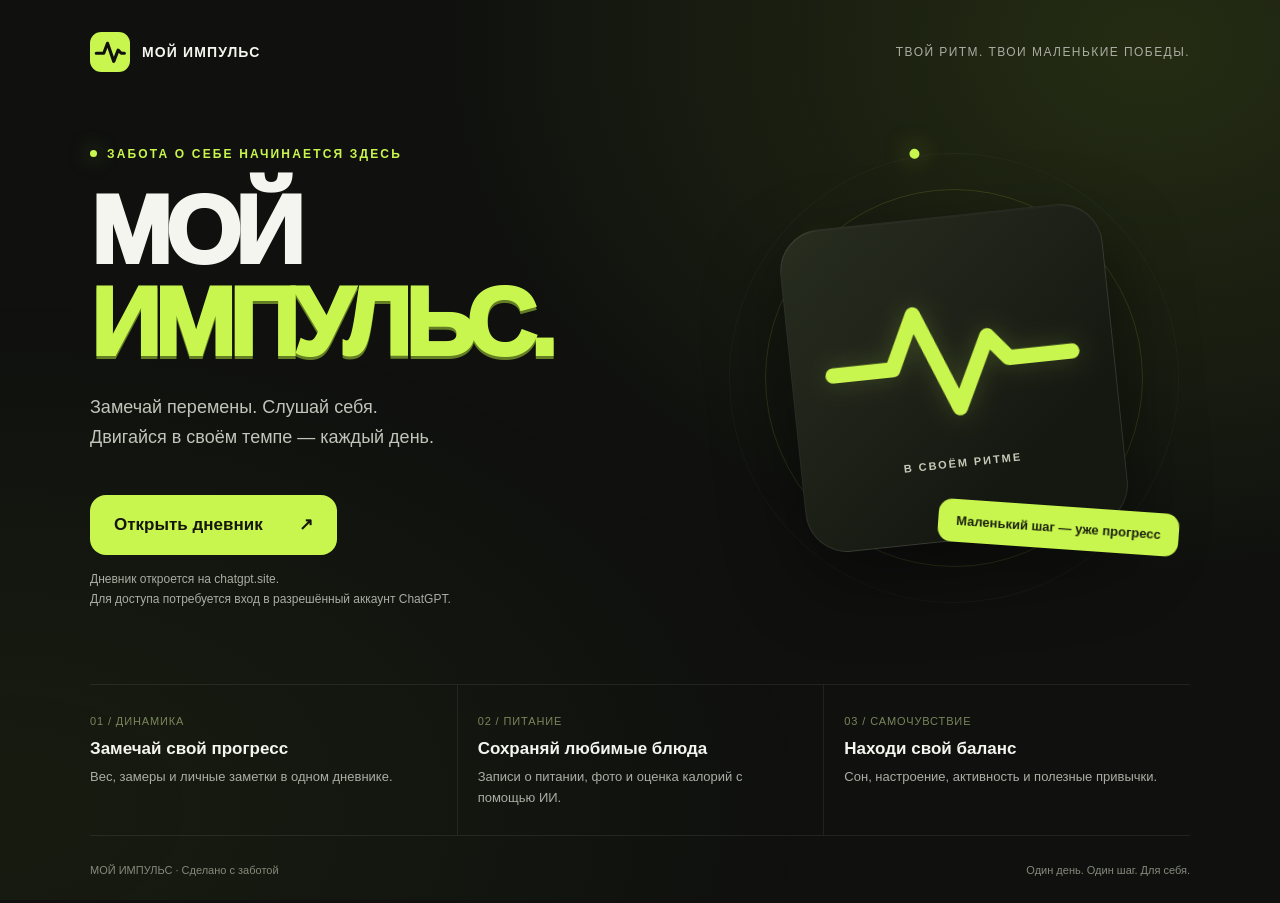
==== index.html @ 22c90ae2 "Publish My Impuls landing page" ====
<!doctype html>
<html lang="ru">
<head>
  <meta charset="utf-8">
  <meta name="viewport" content="width=device-width, initial-scale=1">
  <meta name="theme-color" content="#10110f">
  <meta name="description" content="Мой импульс — личный дневник веса, питания и самочувствия. Маленькие шаги, каждый день.">
  <title>Мой импульс — твой ритм, каждый день</title>
  <link rel="icon" href="./icon.svg" type="image/svg+xml">
  <style>
    :root { color-scheme:dark; --lime:#c9f64e; --muted:#aaaDa3; }
    * { box-sizing:border-box; }
    body { margin:0; min-height:100svh; background:#10110f; color:#f4f5ef; font-family:Arial,Helvetica,sans-serif; overflow-x:hidden; }
    body::before { content:""; position:fixed; inset:0; pointer-events:none; background:radial-gradient(ellipse at 90% 5%,#b7ed3220,transparent 45%),radial-gradient(ellipse at 0% 90%,#779e2014,transparent 45%); }
    .wrap { position:relative; max-width:1180px; margin:auto; padding:32px 40px 24px; }
    header,footer { display:flex; align-items:center; justify-content:space-between; gap:20px; }
    .brand { display:flex; align-items:center; gap:12px; font-size:14px; font-weight:900; letter-spacing:.08em; }
    .brand img { width:40px; height:40px; }
    .tag { color:var(--muted); font-size:12px; letter-spacing:.12em; text-transform:uppercase; }
    main { display:grid; grid-template-columns:1.25fr 1fr; align-items:center; gap:40px; min-height:68svh; padding:60px 0; }
    .eyebrow { display:flex; align-items:center; gap:10px; color:var(--lime); font-size:12px; font-weight:700; letter-spacing:.18em; text-transform:uppercase; }
    .dot { width:7px; height:7px; background:var(--lime); border-radius:50%; box-shadow:0 0 20px #c9f64980; }
    h1 { margin:24px 0; font-size:clamp(56px,7.6vw,104px); line-height:.95; letter-spacing:-.065em; font-weight:950; }
    h1 span { display:block; color:var(--lime); text-shadow:0 3px #647e26; }
    .intro { max-width:390px; color:#c1c4b9; font-size:18px; line-height:1.65; }
    .cta { display:inline-flex; align-items:center; gap:36px; min-height:60px; margin-top:24px; padding:18px 24px; border-radius:16px; background:var(--lime); color:#15170d; text-decoration:none; font-size:17px; font-weight:800; transition:transform .2s,box-shadow .2s; }
    .cta:hover { transform:translateY(-3px); box-shadow:0 10px 36px #c9f64e25; }
    a:focus-visible { outline:3px solid white; outline-offset:6px; }
    .hint { max-width:370px; margin:14px 0 0; color:var(--muted); font-size:12px; line-height:1.7; }
    .visual { position:relative; display:grid; place-items:center; aspect-ratio:1; max-width:450px; width:100%; justify-self:center; }
    .orbit { position:absolute; inset:8%; border:1px solid #c9f64e25; border-radius:50%; animation:turn 35s linear infinite; }
    .orbit::before { content:""; position:absolute; width:10px; height:10px; border-radius:50%; background:var(--lime); top:13%; left:13%; box-shadow:0 0 24px #c9f64e90; }
    .orbit.two { inset:0; transform:rotate(35deg); animation-direction:reverse; border-color:#ffffff09; }
    .pulse-card { position:relative; width:72%; aspect-ratio:1; border:1px solid #ffffff15; border-radius:42px; background:linear-gradient(140deg,#282d20,#151811 75%); box-shadow:0 30px 80px #0007,inset 0 1px #ffffff08; display:flex; flex-direction:column; justify-content:center; padding:30px; transform:rotate(-6deg); animation:float 7s ease-in-out infinite; }
    .pulse-card svg { width:100%; height:auto; color:var(--lime); filter:drop-shadow(0 0 12px #c9f64e30); }
    .card-label { margin-top:28px; text-align:center; color:#c5cbb8; font-size:11px; font-weight:700; letter-spacing:.18em; text-transform:uppercase; }
    .badge { position:absolute; bottom:12%; right:0; padding:14px 18px; background:#c9f64e; color:#1b220e; border-radius:14px; font-size:13px; font-weight:800; transform:rotate(4deg); }
    .features { display:grid; grid-template-columns:repeat(3,1fr); border-top:1px solid #ffffff14; border-bottom:1px solid #ffffff14; }
    .feature { padding:26px 20px; }
    .feature:first-child { padding-left:0; }
    .feature + .feature { border-left:1px solid #ffffff14; }
    .num { color:#78865a; font-size:11px; letter-spacing:.08em; }
    h2 { margin:10px 0 8px; font-size:17px; }
    .feature p { margin:0; color:var(--muted); font-size:13px; line-height:1.6; }
    footer { padding-top:26px; color:#858a7b; font-size:11px; line-height:1.6; }
    @keyframes turn { to { transform:rotate(360deg); } }
    @keyframes float { 50% { transform:translateY(-12px) rotate(-3deg); } }
    @media(max-width:700px) { .wrap { padding:24px; } .tag { display:none; } main { grid-template-columns:1fr; gap:12px; padding:48px 0 30px; min-height:0; } h1 { font-size:clamp(58px,13vw,90px); } .intro { font-size:16px; } .visual { max-width:300px; } .features { grid-template-columns:1fr; } .feature,.feature:first-child { padding:20px 0; } .feature + .feature { border-left:0; border-top:1px solid #ffffff0c; } footer { align-items:flex-start; flex-direction:column; gap:5px; } }
    @media(prefers-reduced-motion:reduce) { *,*::before,*::after { animation:none!important; transition:none!important; } }
  </style>
</head>
<body>
  <div class="wrap">
    <header><div class="brand"><img src="./icon.svg" alt="" width="40" height="40">МОЙ ИМПУЛЬС</div><span class="tag">Твой ритм. Твои маленькие победы.</span></header>
    <main>
      <section aria-labelledby="title">
        <div class="eyebrow"><span class="dot" aria-hidden="true"></span>Забота о себе начинается здесь</div>
        <h1 id="title">МОЙ<span>ИМПУЛЬС.</span></h1>
        <p class="intro">Замечай перемены. Слушай себя.<br>Двигайся в своём темпе — каждый день.</p>
        <a class="cta" href="https://mama-fit-diary.sunnybean8.chatgpt.site/diary#today-section">Открыть дневник <span aria-hidden="true">↗</span></a>
        <p class="hint">Дневник откроется на chatgpt.site.<br>Для доступа потребуется вход в разрешённый аккаунт ChatGPT.</p>
      </section>
      <div class="visual" aria-hidden="true"><div class="orbit two"></div><div class="orbit"></div><div class="pulse-card"><svg viewBox="0 0 240 130" fill="none"><path d="M10 70H65L88 22L123 111L154 48L172 70H230" stroke="currentColor" stroke-width="14" stroke-linecap="round" stroke-linejoin="round"/></svg><div class="card-label">В своём ритме</div></div><div class="badge">Маленький шаг — уже прогресс</div></div>
    </main>
    <div class="features">
      <section class="feature"><span class="num">01 / ДИНАМИКА</span><h2>Замечай свой прогресс</h2><p>Вес, замеры и личные заметки в одном дневнике.</p></section>
      <section class="feature"><span class="num">02 / ПИТАНИЕ</span><h2>Сохраняй любимые блюда</h2><p>Записи о питании, фото и оценка калорий с помощью ИИ.</p></section>
      <section class="feature"><span class="num">03 / САМОЧУВСТВИЕ</span><h2>Находи свой баланс</h2><p>Сон, настроение, активность и полезные привычки.</p></section>
    </div>
    <footer><span>МОЙ ИМПУЛЬС · Сделано с заботой</span><span>Один день. Один шаг. Для себя.</span></footer>
  </div>
</body>
</html>
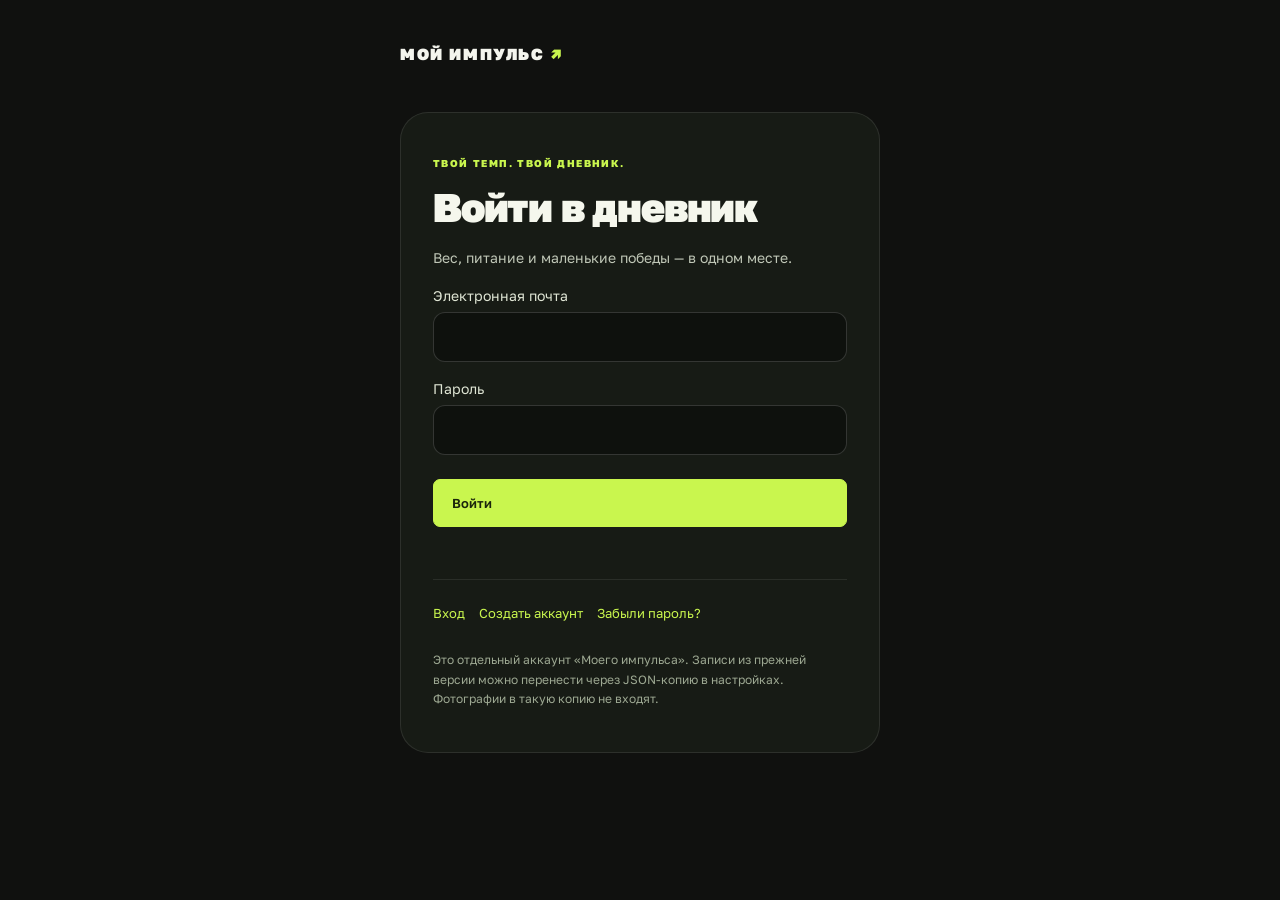
==== commit bf989ced: "Make standalone My Impuls diary the home page" ====
--- a/index.html
+++ b/index.html
@@ -1,73 +1,47 @@
 <!doctype html>
 <html lang="ru">
-<head>
-  <meta charset="utf-8">
-  <meta name="viewport" content="width=device-width, initial-scale=1">
-  <meta name="theme-color" content="#10110f">
-  <meta name="description" content="Мой импульс — личный дневник веса, питания и самочувствия. Маленькие шаги, каждый день.">
-  <title>Мой импульс — твой ритм, каждый день</title>
-  <link rel="icon" href="./icon.svg" type="image/svg+xml">
-  <style>
-    :root { color-scheme:dark; --lime:#c9f64e; --muted:#aaaDa3; }
-    * { box-sizing:border-box; }
-    body { margin:0; min-height:100svh; background:#10110f; color:#f4f5ef; font-family:Arial,Helvetica,sans-serif; overflow-x:hidden; }
-    body::before { content:""; position:fixed; inset:0; pointer-events:none; background:radial-gradient(ellipse at 90% 5%,#b7ed3220,transparent 45%),radial-gradient(ellipse at 0% 90%,#779e2014,transparent 45%); }
-    .wrap { position:relative; max-width:1180px; margin:auto; padding:32px 40px 24px; }
-    header,footer { display:flex; align-items:center; justify-content:space-between; gap:20px; }
-    .brand { display:flex; align-items:center; gap:12px; font-size:14px; font-weight:900; letter-spacing:.08em; }
-    .brand img { width:40px; height:40px; }
-    .tag { color:var(--muted); font-size:12px; letter-spacing:.12em; text-transform:uppercase; }
-    main { display:grid; grid-template-columns:1.25fr 1fr; align-items:center; gap:40px; min-height:68svh; padding:60px 0; }
-    .eyebrow { display:flex; align-items:center; gap:10px; color:var(--lime); font-size:12px; font-weight:700; letter-spacing:.18em; text-transform:uppercase; }
-    .dot { width:7px; height:7px; background:var(--lime); border-radius:50%; box-shadow:0 0 20px #c9f64980; }
-    h1 { margin:24px 0; font-size:clamp(56px,7.6vw,104px); line-height:.95; letter-spacing:-.065em; font-weight:950; }
-    h1 span { display:block; color:var(--lime); text-shadow:0 3px #647e26; }
-    .intro { max-width:390px; color:#c1c4b9; font-size:18px; line-height:1.65; }
-    .cta { display:inline-flex; align-items:center; gap:36px; min-height:60px; margin-top:24px; padding:18px 24px; border-radius:16px; background:var(--lime); color:#15170d; text-decoration:none; font-size:17px; font-weight:800; transition:transform .2s,box-shadow .2s; }
-    .cta:hover { transform:translateY(-3px); box-shadow:0 10px 36px #c9f64e25; }
-    a:focus-visible { outline:3px solid white; outline-offset:6px; }
-    .hint { max-width:370px; margin:14px 0 0; color:var(--muted); font-size:12px; line-height:1.7; }
-    .visual { position:relative; display:grid; place-items:center; aspect-ratio:1; max-width:450px; width:100%; justify-self:center; }
-    .orbit { position:absolute; inset:8%; border:1px solid #c9f64e25; border-radius:50%; animation:turn 35s linear infinite; }
-    .orbit::before { content:""; position:absolute; width:10px; height:10px; border-radius:50%; background:var(--lime); top:13%; left:13%; box-shadow:0 0 24px #c9f64e90; }
-    .orbit.two { inset:0; transform:rotate(35deg); animation-direction:reverse; border-color:#ffffff09; }
-    .pulse-card { position:relative; width:72%; aspect-ratio:1; border:1px solid #ffffff15; border-radius:42px; background:linear-gradient(140deg,#282d20,#151811 75%); box-shadow:0 30px 80px #0007,inset 0 1px #ffffff08; display:flex; flex-direction:column; justify-content:center; padding:30px; transform:rotate(-6deg); animation:float 7s ease-in-out infinite; }
-    .pulse-card svg { width:100%; height:auto; color:var(--lime); filter:drop-shadow(0 0 12px #c9f64e30); }
-    .card-label { margin-top:28px; text-align:center; color:#c5cbb8; font-size:11px; font-weight:700; letter-spacing:.18em; text-transform:uppercase; }
-    .badge { position:absolute; bottom:12%; right:0; padding:14px 18px; background:#c9f64e; color:#1b220e; border-radius:14px; font-size:13px; font-weight:800; transform:rotate(4deg); }
-    .features { display:grid; grid-template-columns:repeat(3,1fr); border-top:1px solid #ffffff14; border-bottom:1px solid #ffffff14; }
-    .feature { padding:26px 20px; }
-    .feature:first-child { padding-left:0; }
-    .feature + .feature { border-left:1px solid #ffffff14; }
-    .num { color:#78865a; font-size:11px; letter-spacing:.08em; }
-    h2 { margin:10px 0 8px; font-size:17px; }
-    .feature p { margin:0; color:var(--muted); font-size:13px; line-height:1.6; }
-    footer { padding-top:26px; color:#858a7b; font-size:11px; line-height:1.6; }
-    @keyframes turn { to { transform:rotate(360deg); } }
-    @keyframes float { 50% { transform:translateY(-12px) rotate(-3deg); } }
-    @media(max-width:700px) { .wrap { padding:24px; } .tag { display:none; } main { grid-template-columns:1fr; gap:12px; padding:48px 0 30px; min-height:0; } h1 { font-size:clamp(58px,13vw,90px); } .intro { font-size:16px; } .visual { max-width:300px; } .features { grid-template-columns:1fr; } .feature,.feature:first-child { padding:20px 0; } .feature + .feature { border-left:0; border-top:1px solid #ffffff0c; } footer { align-items:flex-start; flex-direction:column; gap:5px; } }
-    @media(prefers-reduced-motion:reduce) { *,*::before,*::after { animation:none!important; transition:none!important; } }
-  </style>
-</head>
-<body>
-  <div class="wrap">
-    <header><div class="brand"><img src="./icon.svg" alt="" width="40" height="40">МОЙ ИМПУЛЬС</div><span class="tag">Твой ритм. Твои маленькие победы.</span></header>
-    <main>
-      <section aria-labelledby="title">
-        <div class="eyebrow"><span class="dot" aria-hidden="true"></span>Забота о себе начинается здесь</div>
-        <h1 id="title">МОЙ<span>ИМПУЛЬС.</span></h1>
-        <p class="intro">Замечай перемены. Слушай себя.<br>Двигайся в своём темпе — каждый день.</p>
-        <a class="cta" href="https://mama-fit-diary.sunnybean8.chatgpt.site/diary#today-section">Открыть дневник <span aria-hidden="true">↗</span></a>
-        <p class="hint">Дневник откроется на chatgpt.site.<br>Для доступа потребуется вход в разрешённый аккаунт ChatGPT.</p>
-      </section>
-      <div class="visual" aria-hidden="true"><div class="orbit two"></div><div class="orbit"></div><div class="pulse-card"><svg viewBox="0 0 240 130" fill="none"><path d="M10 70H65L88 22L123 111L154 48L172 70H230" stroke="currentColor" stroke-width="14" stroke-linecap="round" stroke-linejoin="round"/></svg><div class="card-label">В своём ритме</div></div><div class="badge">Маленький шаг — уже прогресс</div></div>
-    </main>
-    <div class="features">
-      <section class="feature"><span class="num">01 / ДИНАМИКА</span><h2>Замечай свой прогресс</h2><p>Вес, замеры и личные заметки в одном дневнике.</p></section>
-      <section class="feature"><span class="num">02 / ПИТАНИЕ</span><h2>Сохраняй любимые блюда</h2><p>Записи о питании, фото и оценка калорий с помощью ИИ.</p></section>
-      <section class="feature"><span class="num">03 / САМОЧУВСТВИЕ</span><h2>Находи свой баланс</h2><p>Сон, настроение, активность и полезные привычки.</p></section>
-    </div>
-    <footer><span>МОЙ ИМПУЛЬС · Сделано с заботой</span><span>Один день. Один шаг. Для себя.</span></footer>
+<head><meta charset="UTF-8"><meta name="viewport" content="width=device-width, initial-scale=1"><meta name="theme-color" content="#10110f"><title>Мой импульс — твой дневник заботы о себе</title><link rel="stylesheet" href="style.css"><link rel="stylesheet" href="motion.css"><link rel="stylesheet" href="energy.css"><link rel="stylesheet" href="suite.css"><link rel="stylesheet" href="navigation.css"><link rel="stylesheet" href="features.css"><link rel="manifest" href="./manifest.webmanifest"><link rel="apple-touch-icon" href="./app-icon-192.png"><meta name="apple-mobile-web-app-capable" content="yes"><meta name="apple-mobile-web-app-title" content="Мой импульс"><script src="preferences.js"></script><link rel="stylesheet" href="./auth.css"><meta name="referrer" content="strict-origin-when-cross-origin"></head>
+<body><section id="auth-panel" class="auth-panel" aria-labelledby="auth-title">
+  <a class="auth-brand" href="./">МОЙ ИМПУЛЬС <span>↗</span></a>
+  <div class="auth-card"><p class="auth-eyebrow">ТВОЙ ТЕМП. ТВОЙ ДНЕВНИК.</p><h1 id="auth-title">Войти в дневник</h1><p>Вес, питание и маленькие победы — в одном месте.</p>
+    <form id="auth-form"><label id="email-label">Электронная почта<input id="auth-email" name="email" type="email" autocomplete="email" required maxlength="254"></label><label id="password-label">Пароль<input id="auth-password" name="password" type="password" autocomplete="current-password" required maxlength="128"></label><button id="auth-submit" class="primary" type="submit">Войти</button><p id="auth-status" role="status" aria-live="polite"></p></form>
+    <div class="auth-links"><button type="button" data-auth-mode="login">Вход</button><button type="button" data-auth-mode="signup">Создать аккаунт</button><button type="button" data-auth-mode="recover">Забыли пароль?</button></div>
+    <p class="auth-note">Это отдельный аккаунт «Моего импульса». Записи из прежней версии можно перенести через JSON-копию в настройках. Фотографии в такую копию не входят.</p>
   </div>
-</body>
-</html>
+</section>
+<div id="diary-shell" hidden>
+<div class="ambient" aria-hidden="true"><i></i><i></i><i></i><div class="ambient-grid"></div></div>
+<div class="energy-backdrop" aria-hidden="true"><div class="energy-halo halo-left"></div><div class="energy-halo halo-right"></div><div class="energy-drift"><svg class="background-pulse" viewBox="0 0 1600 800" preserveAspectRatio="xMidYMid slice"><path d="M-100 480H320L390 380L455 570L530 220L620 480H1000L1060 420L1120 500L1180 330L1260 480H1700"/><path class="pulse-tracer" pathLength="100" d="M-100 480H320L390 380L455 570L530 220L620 480H1000L1060 420L1120 500L1180 330L1260 480H1700"/></svg></div><div class="energy-specks"><i></i><i></i><i></i><i></i><i></i><i></i></div></div>
+<div class="side-energy" aria-hidden="true"><div class="side-glyph glyph-left"><div class="glyph-float"><span>✳</span><small>ИМПУЛЬС</small></div></div><div class="side-glyph glyph-right"><div class="glyph-float"><span>↗</span><small>ВПЕРЁД</small></div></div><div class="side-pop pop-left"><span>↗</span></div><div class="side-pop pop-right"><span>✳</span></div></div><header><a class="brand brand-image" href="./" aria-label="Мой импульс — главная"><span class="logo-window"><img src="my-impulse-logo.png" alt="Мой импульс" width="1254" height="1254"></span></a><nav aria-label="Навигация"><a class="nav-active" href="#diary">Мой дневник</a><a href="#history-section">История</a></nav><span class="header-note"><span aria-hidden="true">♡</span> ТВОЙ ТЕМП. ТВОЙ ПУТЬ.</span></header>
+<main>
+<nav class="suite-nav" aria-label="Разделы дневника"><a href="#today-section">Сегодня</a><a href="#diary">Вес</a><a href="#food-section">Питание</a><a href="#activity-section">Активность</a><a href="#measure-section">Замеры</a><a href="#wellness-section">Самочувствие</a><a href="#habits-section">Привычки</a><a href="#notes-section">Заметки</a><a href="#summary-section">Обзор</a><a href="#settings-section">Настройки</a></nav>
+<section class="account-bar" aria-label="Аккаунт"><div><strong id="account-name">Мой аккаунт</strong><span id="cloud-status" role="status">Подключаем дневник…</span></div><div class="bar-actions"><button type="button" id="refresh-cloud" class="secondary">↻ Обновить</button><a href="./" id="sign-in" hidden>Войти</a><button type="button" class="secondary" id="logout">Выйти</button></div></section>
+<section id="today-section" class="suite-section today-panel" aria-labelledby="today-title"><div class="section-label"><div><p class="eyebrow" id="today-date">ТВОЙ ДЕНЬ</p><h2 id="today-title">Сегодня — для себя</h2></div><button type="button" class="secondary text-size-toggle" aria-pressed="false">Аа · Крупнее</button></div><p id="today-greeting" class="form-hint">Загружаем твой день…</p><div id="today-cards" class="today-grid" aria-live="polite"></div><div class="today-actions"><button class="primary" type="button" data-quick-open>＋ Записать</button><button id="repeat-yesterday" class="secondary" type="button" disabled>↻ Повторить вчерашнее блюдо</button><a href="#habits-section" class="secondary">Мои привычки ↗</a></div><p class="form-hint">Здесь только внесённые за сегодня данные. Пустой раздел — это ещё не заполненный дневник.</p></section>
+<section class="intro"><div class="intro-copy"><p class="eyebrow"><span></span> ТВОЁ ДВИЖЕНИЕ. ТВОИ ПРАВИЛА.</p><h1><span class="title-line">МОЙ</span><span class="title-line accent">ИМПУЛЬС<span class="title-dot">.</span></span></h1><p class="lead">Большие перемены начинаются с малого.<br>Вес, питание, движение и самочувствие.<br>Замечай изменения. Продолжай.</p><a class="hero-link" href="#weight-form">Добавить измерение <span aria-hidden="true">↗</span></a><div class="hero-caption"><span>01 / ДНЕВНИК ВЕСА</span><span>КАЖДЫЙ ШАГ ИМЕЕТ ЗНАЧЕНИЕ</span></div></div><div class="kinetic-scene" aria-hidden="true"><div class="scene-grid"></div><div class="orbit-stage"><div class="orbit-ring ring-one"></div><div class="orbit-ring ring-two"></div><div class="orbit-ring ring-three"></div><div class="orbit-core">↗</div><div class="satellite"><span></span></div></div><span class="scene-label label-top">ДВИЖЕНИЕ — ЭТО ЖИЗНЬ</span><span class="scene-label label-bottom">ТВОЙ ТЕМП <b>↗</b></span><span class="scene-coordinate">+ &nbsp; + &nbsp; +</span></div></section>
+<div class="rhythm-strip" aria-hidden="true"><div class="rhythm-track"><div class="rhythm-group"><span>ДВИЖЕНИЕ</span><i>✳</i><span>БАЛАНС</span><i>✳</i><span>ЗАБОТА О СЕБЕ</span><i>✳</i><span>МОЙ ИМПУЛЬС</span><i>✳</i></div><div class="rhythm-group"><span>ДВИЖЕНИЕ</span><i>✳</i><span>БАЛАНС</span><i>✳</i><span>ЗАБОТА О СЕБЕ</span><i>✳</i><span>МОЙ ИМПУЛЬС</span><i>✳</i></div></div></div>
+
+<div id="migration-banner" class="notice" hidden><p>В этом браузере есть старые записи веса. Перенести их в текущий аккаунт? Уже сохранённые даты не будут перезаписаны.</p><button id="import-old" class="secondary">Перенести мои записи</button></div>
+
+<div class="section-label" id="diary"><h2>Мой дневник</h2><span>Твой путь — в маленьких шагах</span></div>
+<section class="dashboard" aria-label="Дневник веса">
+<div class="entry card"><div class="card-heading"><h2>Записать вес</h2><span class="round-icon">＋</span></div><p class="muted">Минута для себя</p><form id="weight-form"><label for="date">Дата измерения</label><input id="date" type="date" required><label for="weight">Твой вес</label><div class="weight-field"><input id="weight" type="text" inputmode="decimal" placeholder="0,0" autocomplete="off" required aria-describedby="weight-hint"><span>кг</span></div><p id="weight-hint" class="hint">Можно вводить с точкой или запятой</p><p id="existing" class="existing" hidden>На эту дату уже есть запись. Сохранение обновит её.</p><button class="primary" type="submit">Сохранить вес <span>↗</span></button><p id="status" role="status" aria-live="polite"></p></form><div class="entry-bottom"><span>♧</span><p>Каждая запись — часть твоей истории.<br>Здесь нет правильных цифр.</p></div></div>
+<div class="progress card"><div class="card-heading"><h2>Как меняется вес</h2><select id="period" aria-label="Период графика"><option value="30">30 дней</option><option value="90">90 дней</option><option value="all">Всё время</option></select></div><div class="stats"><div><span>Последний вес</span><strong id="latest">—</strong><small id="latest-date">Пока нет записей</small></div><div><span>Изменение за период</span><strong id="change">—</strong><small id="change-note">Нужны две записи</small></div><div><span>Всего записей</span><strong id="count">0</strong><small>дней с заботой о себе</small></div></div><div id="chart" class="chart"></div><p class="chart-caption">Твоя динамика, без оценок и сравнений.</p></div>
+</section>
+<section class="week-card card" aria-labelledby="week-title"><div class="week-copy"><p class="eyebrow">МАЛЕНЬКИЕ ШАГИ ВИДНЫ</p><h2 id="week-title">Ритм недели</h2><p>Каждая точка — день твоей истории.<br>Последние 7 дней, включая сегодня.</p></div><div class="week-ring"><svg viewBox="0 0 120 120" aria-hidden="true"><defs><linearGradient id="ring-color" x1="0" y1="0" x2="1" y2="1"><stop stop-color="#d3ff57"/><stop offset="1" stop-color="#88b731"/></linearGradient></defs><circle class="ring-track" cx="60" cy="60" r="49"/><circle id="week-arc" cx="60" cy="60" r="49" pathLength="100"/></svg><div><strong id="week-count">0<span>/ 7</span></strong><small>дней с записью</small></div></div><div id="week-days" class="week-days"></div></section>
+<section class="history card" id="history-section"><div class="card-heading"><div><p class="eyebrow">ТВОЯ ЛИЧНАЯ ИСТОРИЯ</p><h2>День за днём</h2></div><button id="export" class="secondary">↓ Скачать CSV</button></div><div id="history"></div></section>
+<section class="suite-section" id="food-section"><div class="section-label"><h2>Моё питание</h2><span>Фото, порция и твои уточнения</span></div><div class="suite-grid"><form class="card suite-form" id="meal-form"><h3>Добавить приём пищи</h3><div id="portion-scale" class="notice" hidden><label>Размер порции относительно исходной<input id="portion-factor" type="number" min="0.1" max="10" step="0.1" value="1"></label><p class="form-hint">1 — такая же, 0,5 — половина, 2 — двойная. Калории и БЖУ пересчитаются пропорционально; проверь их перед сохранением.</p></div><input type="hidden" name="id"><div class="form-two"><label>Дата<input name="date" type="date" required></label><label>Приём пищи<select name="mealType"><option>Завтрак</option><option>Обед</option><option>Ужин</option><option>Перекус</option></select></label></div><label class="photo-picker">Фото блюда<input id="meal-photo" type="file" accept="image/jpeg,image/png,image/webp" capture="environment"><span>Снять или выбрать фото · до 12 МБ</span></label><img id="meal-preview" class="meal-preview" alt="Фото выбранного блюда" hidden><button type="button" id="remove-photo" class="secondary" hidden>Убрать фото</button><label>Что на тарелке и какая порция?<textarea name="portion" maxlength="200" placeholder="Например: курица 150 г, рис 100 г, ложка масла"></textarea></label><p id="ai-availability" class="form-hint">Проверяем доступность распознавания…</p><label class="check-label"><input id="ai-consent" type="checkbox">Разрешаю отправить фото и описание порции в Google Gemini. В бесплатном режиме Google может использовать их для улучшения продуктов.</label><button type="button" id="analyze-meal" class="secondary" disabled>✦ Оценить по фото с Gemini</button><p id="ai-status" class="form-status" role="status"></p><label>Название блюда<input name="name" maxlength="120" required placeholder="Например: курица с рисом"></label><p class="form-hint">Значения ниже — на всю порцию. После ИИ проверь состав, масло, соусы и количество. Оценка по фото приблизительная.</p><div class="form-four"><label>Ккал<input name="kcal" type="number" min="0" max="10000" step="0.1" required></label><label>Белки, г<input name="protein" type="number" min="0" max="1000" step="0.1" required></label><label>Жиры, г<input name="fat" type="number" min="0" max="1000" step="0.1" required></label><label>Углеводы, г<input name="carbs" type="number" min="0" max="1000" step="0.1" required></label></div><label>Заметка<textarea name="note" maxlength="1000"></textarea></label><div class="form-actions"><button class="primary">Подтвердить и сохранить</button><button type="button" class="secondary" id="meal-reset">Сбросить</button></div><p class="form-status" role="status"></p></form><div><div class="card"><div class="card-heading"><h3>Питание за день</h3><input id="food-day" type="date" aria-label="Дата дневника питания"></div><div id="food-totals" class="summary-tiles"></div><p class="form-hint">Сумма только внесённых блюд, не норма питания.</p><div id="meal-list" class="record-list"></div></div><div class="card favorites-card"><h3>Любимые блюда</h3><p class="form-hint">Сохрани блюдо в избранное из истории и добавляй его снова.</p><div id="favorite-list" class="record-list"></div></div></div></div></section>
+<section class="suite-section" id="activity-section"><div class="section-label"><h2>Моё движение</h2><span>Любая активность считается</span></div><div class="suite-grid"><form id="activity-form" class="card suite-form"><h3>Записать активность</h3><input name="id" type="hidden"><div class="form-two"><label>Дата<input name="date" type="date" required></label><label>Вид активности<select name="type"><option>Прогулка</option><option>Тренировка</option><option>Растяжка</option><option>Другое</option></select></label></div><label>Продолжительность, минуты<input name="minutes" type="number" min="1" max="1440" required></label><label>Заметка<textarea name="note" maxlength="1000" placeholder="Что делала и как себя чувствовала"></textarea></label><div class="form-actions"><button class="primary">Сохранить активность</button><button type="button" class="secondary reset-form">Сбросить</button></div><p class="form-status" role="status"></p></form><div class="card"><h3>История активности</h3><div id="activity-list" class="record-list"></div></div></div></section>
+<section class="suite-section" id="measure-section"><div class="section-label"><h2>Замеры тела</h2><span>Изменения, которые не видны на весах</span></div><div class="suite-grid"><form id="measurement-form" class="card suite-form"><h3>Добавить замеры</h3><label>Дата<input name="date" type="date" required></label><p class="form-hint">Одна запись на дату. Заполни хотя бы одно поле.</p><div class="form-three"><label>Талия, см<input name="waist" type="number" min="1" max="300" step="0.1"></label><label>Бёдра, см<input name="hips" type="number" min="1" max="300" step="0.1"></label><label>Грудь, см<input name="chest" type="number" min="1" max="300" step="0.1"></label></div><label>Заметка<textarea name="note" maxlength="1000"></textarea></label><div class="form-actions"><button class="primary">Сохранить замеры</button><button type="button" class="secondary reset-form">Сбросить</button></div><p class="form-status" role="status"></p></form><div class="card"><h3>История и изменения</h3><div id="measurement-list" class="record-list"></div></div></div></section>
+<section class="suite-section" id="wellness-section"><div class="section-label"><h2>Как ты сегодня?</h2><span>Сон, настроение и энергия</span></div><div class="suite-grid"><form id="wellness-form" class="card suite-form"><h3>Отметить самочувствие</h3><label>Дата<input name="date" type="date" required></label><div class="form-two"><label>Сон, часов<input name="sleep" type="number" min="0" max="24" step="0.1" required></label><label>Настроение<select name="mood"><option>Хорошо</option><option>Отлично</option><option>Нейтрально</option><option>Устала</option><option>Тяжёлый день</option></select></label></div><label>Энергия<select name="energy"><option value="1">1 — почти нет сил</option><option value="2">2 — немного сил</option><option value="3" selected>3 — обычный день</option><option value="4">4 — много сил</option><option value="5">5 — полна энергии</option></select></label><label>Заметка<textarea name="note" maxlength="1000" placeholder="Что хочется запомнить"></textarea></label><div class="form-actions"><button class="primary">Сохранить день</button><button type="button" class="secondary reset-form">Сбросить</button></div><p class="form-status" role="status"></p></form><div class="card"><h3>История самочувствия</h3><div id="wellness-list" class="record-list"></div></div></div></section>
+
+<section class="suite-section" id="habits-section"><div class="section-label"><h2>Мои привычки</h2><span>Маленькие шаги в своём темпе</span></div><div class="suite-grid"><div class="card"><div class="card-heading"><h3>Отметить день</h3><label class="summary-date">Дата<input id="habit-day" type="date" required></label></div><p id="habit-count" class="form-hint"></p><div id="habit-list"></div><p id="habit-status" class="form-status" role="status"></p><details class="archive-habits"><summary>Скрытые привычки</summary><div id="archived-habits"></div></details></div><form id="habit-form" class="card suite-form"><h3>Своя привычка</h3><label>Что хочется делать регулярно?<input name="name" required maxlength="80" placeholder="Например: 10 минут растяжки"></label><p class="form-hint">Выбирай то, что подходит тебе. Отмечать можно любой прошедший день.</p><div class="form-actions"><button class="primary" disabled>Добавить привычку</button><button type="button" class="secondary" id="habit-reset">Сбросить</button></div><p class="form-status" role="status"></p></form></div></section>
+<section class="suite-section" id="notes-section"><div class="section-label"><h2>Мои маленькие победы</h2><span>Прогресс не только на весах</span></div><div class="suite-grid"><form id="progress-note-form" class="card suite-form"><h3>Запомнить хорошее</h3><label>Дата<input name="date" type="date" required></label><label>Что заметила?<textarea name="text" required maxlength="2000" rows="5" placeholder="Сегодня легче поднялась по лестнице. Лучше выспалась. Нашла время на прогулку."></textarea></label><div class="form-actions"><button class="primary" disabled>Сохранить заметку</button><button type="button" class="secondary" id="note-reset">Сбросить</button></div><p class="form-status" role="status"></p></form><div class="card"><h3>То, что хочется помнить</h3><div id="progress-note-list" class="record-list"></div><button id="more-notes" class="secondary" type="button" hidden>Показать ещё</button></div></div></section>
+<section id="summary-section" class="suite-section"><div class="section-label"><h2>Твоя неделя</h2><label class="summary-date">Неделя до<input id="summary-end" type="date" required></label></div><div class="card"><p id="summary-range" class="form-hint"></p><div id="weekly-summary" class="weekly-summary"></div><div id="activity-bars" class="activity-bars" aria-label="Активность за семь дней"></div><p class="form-hint">Пустые дни не считаются нулём для среднего веса, питания и сна. Калории — среднее за дни, в которые внесены блюда; день может быть заполнен не полностью.</p></div></section>
+<section id="settings-section" class="suite-section"><div class="section-label"><h2>Мои настройки</h2><span>Удобно именно тебе</span></div><div class="suite-grid"><form id="settings-form" class="card suite-form"><h3>Аккаунт и напоминания</h3><label>Как к тебе обращаться<input name="name" maxlength="80" placeholder="Твоё имя"></label><label class="check-label"><input name="reminderEnabled" type="checkbox">Показывать напоминание в открытом приложении</label><label>Время<input name="reminderTime" type="time" value="09:00" required></label><label>Текст<input name="reminderText" value="Минута для себя — заполни дневник" maxlength="120" required></label><p class="form-hint">Время — местное на устройстве. Если приложение закрыто, напоминание внутри сайта не сработает. Для таких случаев добавь ежедневное событие в календарь.</p><div class="form-actions"><button class="primary">Сохранить настройки</button><button id="calendar-reminder" type="button" class="secondary">↓ В календарь (.ics)</button></div><p class="form-status" role="status"></p></form><div class="card"><h3>Твои данные</h3><p class="form-hint">Дневник хранится в твоём аккаунте. На другом устройстве войди в тот же аккаунт «Мой импульс». Фото доступны только владельцу записи.</p><button id="backup-all" class="secondary">↓ Скачать все записи (JSON)</button><p class="form-hint">В копию входят записи и идентификаторы фото. Сами фотографии в JSON не включаются.</p><p class="form-hint">Для мамы можно создать отдельный аккаунт по электронной почте. Дневники разных аккаунтов не смешиваются.</p><p class="form-hint">Распознавание фото использует Gemini. Если бесплатная квота закончится, ручной ввод продолжит работать.</p></div></div><div class="suite-grid extra-settings"><div class="card"><h3>Удобно на телефоне</h3><button type="button" class="secondary text-size-toggle" aria-pressed="false">Аа · Крупнее</button><p class="form-hint">Размер текста запоминается на этом устройстве.</p><button type="button" class="primary" id="install-app">Добавить на главный экран</button><p id="install-status" class="form-status" role="status"></p><details id="install-help"><summary>Как установить</summary><p class="form-hint">На iPhone открой сайт в Safari: «Поделиться» → «На экран “Домой”». На Android открой меню браузера → «Установить приложение» или «Добавить на главный экран». Если сайт открыт внутри другого приложения, сначала открой его во внешнем браузере.</p><p class="form-hint">Для загрузки и сохранения дневника нужен интернет. Установка не включает уведомления при закрытом приложении — для них используй календарь.</p></details></div><div class="card"><h3>Восстановить записи</h3><p class="form-hint">Выбери JSON-копию, скачанную из «Моего импульса». Сначала покажем, что будет добавлено. Существующие записи и настройки не перезаписываются.</p><label class="restore-picker">Файл копии<input id="restore-file" type="file" accept="application/json,.json"></label><p class="form-hint">До 5 МБ и 5000 записей. Фотографии восстановятся только если ещё доступны в этом аккаунте; остальные блюда будут добавлены без фото.</p><p id="restore-status" class="form-status" role="status"></p><div id="restore-preview" class="notice" hidden></div><button id="restore-confirm" class="primary" type="button" hidden>Подтвердить восстановление</button></div></div></section>
+<dialog id="suite-confirm"><h2>Удалить запись?</h2><p>Запись будет удалена из твоего аккаунта.</p><div class="dialog-actions"><button id="suite-cancel" class="secondary">Оставить</button><button id="suite-delete" class="primary">Удалить</button></div><p id="suite-delete-status" role="status"></p></dialog><div id="reminder-toast" class="reminder-toast" role="status" hidden><span></span><button type="button" aria-label="Закрыть напоминание">×</button></div>
+<div class="motion-settings"><button id="motion-toggle" type="button" class="secondary" aria-pressed="false">Приостановить анимации</button></div>
+<footer><span>Мой импульс <span class="footer-dot">●</span> С заботой о себе</span><p>Записи хранятся в твоём аккаунте. Вес, питание, движение и самочувствие — всё в одном месте.</p></footer>
+</main><dialog id="delete-dialog"><h2>Удалить запись?</h2><p id="delete-description"></p><div class="dialog-actions"><button id="cancel-delete" class="secondary">Оставить</button><button id="confirm-delete" class="primary">Удалить</button></div></dialog><button type="button" class="quick-fab" data-quick-open aria-haspopup="dialog">＋ Записать</button>
+<dialog id="quick-dialog" class="feature-dialog" aria-labelledby="quick-title"><div class="card-heading"><h2 id="quick-title">Что запишем?</h2><button type="button" class="secondary" data-close-dialog>Закрыть</button></div><div class="quick-grid"><a href="#weight-form">Вес <span>Измерение сегодня</span></a><a href="#meal-form">Питание <span>Фото или вручную</span></a><a href="#activity-form">Активность <span>Прогулка, тренировка</span></a><a href="#measurement-form">Замеры <span>Талия, бёдра, грудь</span></a><a href="#wellness-form">Самочувствие <span>Сон, настроение, энергия</span></a><a href="#habit-list">Привычки <span>Отметить свой шаг</span></a><a href="#progress-note-form">Заметка <span>Маленькая победа</span></a></div><p class="form-hint">Откроется форма раздела. Уже введённый текст сохранится.</p></dialog>
+<dialog id="repeat-dialog" class="feature-dialog" aria-labelledby="repeat-title"><div class="card-heading"><h2 id="repeat-title">Повторить блюдо</h2><button type="button" class="secondary" data-close-dialog>Закрыть</button></div><p class="form-hint">Выбери вчерашнее блюдо. Можно изменить размер порции и проверить значения перед сохранением.</p><div id="yesterday-meals" class="record-list"></div></dialog>
+<dialog id="feature-confirm" class="feature-dialog" aria-labelledby="feature-confirm-title"><h2 id="feature-confirm-title">Подтвердить действие?</h2><p id="feature-confirm-text"></p><div class="dialog-actions"><button type="button" class="secondary" data-close-dialog>Отмена</button><button type="button" class="primary" id="feature-confirm-button">Подтвердить</button></div><p id="feature-confirm-status" class="form-status" role="status"></p></dialog></div><script type="module" src="./client.bundle.js"></script></body></html>
--- a/style.css
+++ b/style.css
@@ -0,0 +1,2 @@
+@import url('https://fonts.googleapis.com/css2?family=Golos+Text:wght@400;500;600;700&family=Lora:ital,wght@0,400;0,500;1,400;1,500&display=swap');
+:root{font-family:'Golos Text',sans-serif;color:#443a49;background:#f8f6f8;font-synthesis:none;--plum:#493654;--ink:#443a49;--muted:#79717d;--border:#eee8ef}*{box-sizing:border-box}html{scroll-behavior:smooth;scroll-padding-top:24px}body{margin:0}button,input,select{font:inherit}button,a,input,select{touch-action:manipulation}button{cursor:pointer}button:disabled{opacity:.5;cursor:default}a{color:inherit}button:focus-visible,a:focus-visible,input:focus-visible,select:focus-visible{outline:3px solid #b67d58;outline-offset:4px}header{height:108px;display:flex;align-items:center;justify-content:space-between;gap:24px;max-width:1280px;margin:auto;padding:0 40px}.brand{display:flex;gap:12px;align-items:center;color:var(--plum);text-decoration:none;font-size:21px;font-weight:600;letter-spacing:-.6px}.brand small{display:block;font-size:10px;letter-spacing:.3px;font-weight:400;color:var(--muted);margin-top:5px}.mark{color:var(--plum);background:#e9e0ed;border-radius:15px;width:45px;height:45px;font-size:34px;display:grid;place-items:center}.header-note{font-size:12px;color:#84718a;display:flex;align-items:center;gap:8px}.header-note>span{font-size:23px}nav{display:flex;gap:8px;padding:5px;border:1px solid #e9e2ec;border-radius:30px}nav a{text-decoration:none;font-size:12px;padding:10px 19px;border-radius:25px;color:#76687d}nav a:hover{background:#eae2ee}.nav-active{background:var(--plum);color:white!important}main{max-width:1280px;margin:auto;padding:0 40px}.intro{position:relative;isolation:isolate;overflow:hidden;display:flex;align-items:center;justify-content:space-between;border:1px solid #e9dce1;border-radius:28px;background:#f2e5e4;min-height:360px;padding:42px 48px}.intro:before{content:'';position:absolute;z-index:-1;right:-68px;top:-188px;width:650px;height:650px;border:1px solid #dfceda;border-radius:50%;background:radial-gradient(ellipse at 80% 30%,#ece0f0 0,transparent 68%)}.intro:after{content:'';position:absolute;z-index:-1;right:-36px;top:-142px;width:554px;height:554px;border:1px solid #e3d3dd;border-radius:50%}.intro-copy{position:relative;z-index:1}.eyebrow{font-size:10px;letter-spacing:1.7px;font-weight:500;color:#89768b;margin:0 0 20px}.intro .eyebrow{display:flex;align-items:center;gap:9px;font-size:9px;color:#745c72}.intro .eyebrow span{width:6px;height:6px;border-radius:50%;background:#b48799}h1{font:400 clamp(40px,4.7vw,60px)/1.12 'Lora',Georgia,serif;letter-spacing:-2.4px;margin:0;color:#48364f}h1 em{font-weight:400;color:#917095}.lead{font-size:13px;line-height:1.85;color:#7d6d7c;margin:20px 0}.hero-link{display:inline-flex;gap:22px;align-items:center;font-size:11px;font-weight:500;text-decoration:none;color:#664c6e;padding:3px 0 8px;border-bottom:1px solid #bea1b7}.hero-link span{font-size:18px}.hero-link:hover{color:#a46678}.intro-art{width:355px;min-width:300px;height:295px;position:relative;margin-right:4px}.flower-art{width:100%;height:100%;filter:drop-shadow(0 9px 12px #754b6110)}.art-note{position:absolute;bottom:4px;right:-4px;background:#fffaf5e8;border:1px solid #fffaf7;border-radius:14px;padding:12px 17px;box-shadow:0 8px 26px #7959680b;font:italic 14px 'Lora',serif;transform:rotate(-6deg);color:#83667e}.art-note span{font:22px 'Golos Text',sans-serif;margin-right:8px;color:#bd8890}.section-label{display:flex;align-items:center;justify-content:space-between;margin:32px 0 18px}.section-label h2{font-size:21px;letter-spacing:-.6px}.section-label>span{font-size:11px;color:#8b808f}.dashboard{display:grid;grid-template-columns:330px minmax(0,1fr);gap:22px;align-items:stretch}.card{border:1px solid var(--border);border-radius:24px;background:#fff;padding:28px;box-shadow:0 6px 24px #49365403}.card-heading{display:flex;justify-content:space-between;align-items:center;gap:15px}h2{font-size:18px;font-weight:500;margin:0;letter-spacing:-.35px}.entry{background:var(--plum);color:#fff;border-color:var(--plum);position:relative;box-shadow:0 12px 25px #49365412}.entry h2{font-size:21px}.round-icon{background:#ffffff0e;border:1px solid #ffffff23;border-radius:10px;width:32px;height:32px;display:grid;place-items:center;color:#decbe5;font-size:20px}.muted{color:#d0bfd6;font-size:12px;margin:7px 0 26px}label{font-size:11px;display:block;margin:18px 0 9px;color:#e2d5e7}input[type=date]{width:100%;min-width:0;padding:12px 13px;border:1px solid #ffffff30;border-radius:11px;color:#fff;background:#ffffff08;min-height:46px;color-scheme:dark;font-size:13px}.weight-field{display:flex;align-items:center;background:#ffffff09;border:1px solid #ffffff30;border-radius:14px;padding:13px 17px;gap:10px}.weight-field input{width:100%;min-width:0;background:none;border:none;font-size:46px;font-weight:400;color:#fff;outline-offset:0;letter-spacing:-2px}.weight-field input::placeholder{color:#c5b3cf}.weight-field span{color:#cab7d2;font-size:15px}.hint{font-size:10px;color:#c5b4ce;margin:10px 0 22px}.primary{background:#edd4bb;color:#493654;border:0;border-radius:11px;padding:14px 18px;font-size:13px;font-weight:500;min-height:48px;transition:background .15s,transform .15s}.primary:hover{background:#f6dfc8;transform:translateY(-1px)}form .primary{width:100%;display:flex;align-items:center;justify-content:space-between}form .primary span{font-size:20px;line-height:15px}#status{font-size:12px;line-height:1.5;min-height:18px;margin:10px 0;color:#efdfef}.existing{font-size:11px;line-height:1.6;color:#efd1ad}.entry-bottom{display:flex;gap:12px;border-top:1px solid #ffffff1f;padding-top:16px;align-items:center}.entry-bottom span{font-size:26px;color:#d3bedc}.entry-bottom p{font-size:10px;line-height:1.8;color:#d3c3dc;margin:0}.progress{padding:28px 26px;display:flex;flex-direction:column}select{border:1px solid #e9e1ed;background:#faf7fb;color:#77627f;border-radius:9px;padding:10px;font-size:11px;min-height:40px}.stats{display:grid;grid-template-columns:1.12fr 1.18fr 1fr;margin:25px 0 22px;gap:10px}.stats>div{border-radius:14px;padding:18px 14px;background:#f0eaf4;min-width:0}.stats>div:nth-child(2){background:#faf0e7}.stats>div:nth-child(3){background:#eef2e9}.stats span{font-size:10px;color:#776a7c;display:block;line-height:1.5}.stats strong{display:block;font:400 30px 'Lora',serif;letter-spacing:-1px;margin:12px 0 9px;white-space:nowrap;color:#55415f}.stats small{display:block;font-size:9px;line-height:1.6;color:#827487}.chart{min-height:215px;flex:1;display:flex;align-items:center;justify-content:center;background:repeating-linear-gradient(to bottom,transparent 0,transparent 52px,#f4f0f5 52px,#f4f0f5 53px);border-radius:12px}.chart:has(svg){background:none}.chart svg{width:100%;height:100%;max-height:280px;overflow:visible}.empty{text-align:center;color:#918297;font-size:12px;line-height:1.9;padding:20px}.empty-icon{display:grid;place-items:center;background:#f2ebf5;border:1px solid #e9dfef;border-radius:18px;width:54px;height:54px;font-size:27px;color:#a389af;margin:0 auto 16px;transform:rotate(-6deg)}.empty strong{display:block;color:#776180;font-size:15px;font-weight:500;margin-bottom:5px}.chart-caption{font-size:10px;color:#998c9e;text-align:center;margin:15px 0 0}.history{margin-top:24px;padding:26px 28px}.history .eyebrow{font-size:9px;margin-bottom:8px;color:#a28bab}.history h2{font-size:23px;letter-spacing:-.7px}.secondary{border:1px solid #e5dbe9;background:#fff;color:#796282;padding:11px 15px;border-radius:11px;font-size:11px;min-height:44px;transition:background .15s}.secondary:hover{background:#f4eef6}.history .empty{padding:32px 0 10px}table{width:100%;border-collapse:collapse;margin-top:23px;font-size:13px}th{text-align:left;font-size:10px;letter-spacing:1px;color:#99899f;font-weight:500;padding:14px 12px;background:#faf7fc;border-bottom:1px solid #eee7f2}th:first-child{border-radius:9px 0 0 9px}th:last-child{border-radius:0 9px 9px 0}th .muted{color:#99899f;font-size:10px}td{padding:14px 12px;border-bottom:1px solid #f1ebf4}tr:last-child td{border-bottom:0}td:nth-child(2){font-weight:500;color:#725780}td:last-child{text-align:right}.row-action{background:none;border:0;font-size:11px;color:#816d8e;padding:11px;border-radius:8px;min-height:44px}.row-action:hover{background:#f2ebf6}.row-action.delete{color:#ad7b7b}footer{display:flex;justify-content:space-between;align-items:center;gap:25px;font-size:11px;color:#99889f;padding:26px 4px 30px}footer p{max-width:430px;font-size:10px;line-height:1.7;margin:0}.footer-dot{font-size:6px;margin:0 9px;color:#ba98c3}dialog{border:1px solid #e5dbe9;border-radius:22px;padding:28px;background:#fff;color:var(--ink);max-width:calc(100% - 32px);box-shadow:0 24px 80px #35253c33}dialog::backdrop{background:#30223e66;backdrop-filter:blur(4px)}dialog p{font-size:14px}.dialog-actions{display:flex;justify-content:flex-end;gap:12px;margin-top:25px}dialog .primary{background:var(--plum);color:white}@media(min-width:1600px){main,header{max-width:1360px}.intro{min-height:390px}}@media(max-width:1000px){header,main{padding-left:24px;padding-right:24px}.header-note{display:none}.intro{padding:32px}.intro-art{min-width:250px;width:280px}.dashboard{grid-template-columns:300px minmax(0,1fr);gap:16px}.card{padding:23px}.stats{gap:7px}.stats>div{padding:14px 10px}.stats strong{font-size:25px}.stats span{font-size:9px}.stats small{font-size:9px}}@media(max-width:800px){header{height:90px}.intro{min-height:310px;padding:28px}.intro-art{min-width:205px;width:220px;height:245px;margin-right:-15px}h1{font-size:44px}.intro .eyebrow{font-size:8px;letter-spacing:1px}.lead{font-size:12px}.hero-link{font-size:10px}.art-note{font-size:11px;right:0;padding:10px}.dashboard{grid-template-columns:1fr}.entry{display:grid;grid-template-columns:1fr 1.25fr;column-gap:28px}.entry .card-heading{grid-column:1;align-self:start}.entry>.muted{grid-column:1;grid-row:2;align-self:start;margin-top:-10px}.entry form{grid-column:2;grid-row:1/4}.entry label:first-child{margin-top:0}.entry-bottom{grid-column:1;grid-row:3;align-self:end}.stats span{font-size:11px}.stats strong{font-size:30px}.stats small{font-size:10px}.stats>div{padding:18px}.chart{min-height:240px}footer{align-items:flex-start;gap:20px}.section-label>span{font-size:10px}}@media(max-width:560px){header{height:84px;padding:0 20px}.brand{font-size:18px}.brand small{font-size:9px}.mark{width:39px;height:39px;font-size:29px;border-radius:12px}nav{padding:0;border:0}nav a{display:none}nav a:last-child{display:block;padding:10px 0;font-size:11px}main{padding:0 14px}.intro{padding:27px 23px 30px;border-radius:22px;min-height:350px;align-items:flex-start}.intro:before{right:-250px;top:-110px}.intro:after{right:-245px;top:-40px}.intro-copy{width:100%}.intro .eyebrow{font-size:7px;letter-spacing:1.1px;margin-bottom:23px}h1{font-size:42px;line-height:1.15;letter-spacing:-1.8px}.lead{font-size:11px;max-width:240px;line-height:1.8;margin-top:20px}.lead br{display:none}.hero-link{font-size:10px;gap:12px;margin-top:8px;max-width:220px}.intro-art{position:absolute;bottom:0;right:-33px;width:180px;min-width:0;height:170px;opacity:.78;z-index:-1}.art-note{display:none}.section-label{margin:25px 5px 15px}.section-label h2{font-size:20px}.section-label>span{font-size:9px;max-width:120px;text-align:right;line-height:1.5}.entry{display:block}.entry>.muted{margin:7px 0 24px}.entry label:first-child{margin-top:18px}.card{padding:23px;border-radius:21px}.weight-field input{font-size:46px}.entry-bottom{margin-top:2px}.entry-bottom p{font-size:11px}h2{font-size:17px}.progress{padding:22px 16px}.progress>.card-heading{padding:0 3px;gap:8px}.progress h2{font-size:16px}select{font-size:10px;padding:9px 7px}.stats{gap:7px;margin:22px 0 15px}.stats>div{padding:14px 10px;border-radius:12px}.stats span{font-size:9px;min-height:28px}.stats strong{font-size:24px;margin:7px 0}.stats small{font-size:8px}.chart{min-height:210px}.empty{font-size:11px;padding:17px}.empty strong{font-size:13px}.chart-caption{font-size:9px}.history{padding:22px 16px;margin-top:18px}.history .eyebrow{font-size:8px;letter-spacing:1px}.history h2{font-size:21px}.secondary{font-size:10px;padding:9px 11px}.history .empty{font-size:11px}th,td{padding:12px 5px;font-size:10px}.row-action{padding:10px 4px;font-size:10px}footer{flex-direction:column;gap:14px;padding:25px 6px;font-size:10px}footer p{font-size:9px;max-width:100%}}@media(prefers-reduced-motion:reduce){html{scroll-behavior:auto}*{transition:none!important}}
--- a/motion.css
+++ b/motion.css
@@ -0,0 +1,2 @@
+@import url('https://fonts.googleapis.com/css2?family=Montserrat:wght@800;900&display=swap');
+:root{--plum:#cefa52;--ink:#f0f2e9;--muted:#a5aa9b;--border:#34382e;background:#10110f;color:var(--ink);color-scheme:dark}body{isolation:isolate;background:transparent}.ambient{position:fixed;inset:0;z-index:-1;overflow:hidden;pointer-events:none;background:#10110f}.ambient i{position:absolute;border-radius:50%;width:650px;height:650px;background:radial-gradient(circle,#91b5321f,transparent 68%);right:-300px;top:-350px;animation:ambient-breathe 14s ease-in-out infinite alternate}.ambient i:nth-child(2){left:-400px;top:45%;animation-delay:-7s;opacity:.35}.ambient i:nth-child(3){display:none}.ambient-grid{position:absolute;inset:0;background-image:linear-gradient(#ffffff02 1px,transparent 1px),linear-gradient(90deg,#ffffff02 1px,transparent 1px);background-size:100px 100px}header{height:100px;border-bottom:1px solid #ffffff0d;margin-bottom:18px}.brand{color:#f0f2e9;letter-spacing:-.7px}.brand small{font-size:8px;color:#9da48d;letter-spacing:2px}.mark{background:#c9f64e;color:#171b0d;border-radius:9px;font-size:32px;box-shadow:0 0 25px #b8ea3014}.header-note{font-size:9px;letter-spacing:1px;color:#a6ad97}.header-note>span{color:#c9f64e}nav{border:1px solid #35382f;border-radius:8px;background:#181b15;padding:4px}nav a{color:#a8ae9e;border-radius:5px;font-size:11px}nav a:hover{background:#2b3220}.nav-active{background:#c9f64e;color:#1b240e!important}.intro{padding:44px 44px 24px;border-radius:16px;min-height:470px;background:radial-gradient(ellipse at 95% 0,#80a42024,transparent 50%),linear-gradient(115deg,#191c16,#11130f);border:1px solid #33392b;box-shadow:none;align-items:center}.intro:before,.intro:after{display:none}.intro-copy{width:58%;z-index:2;position:relative}.intro .eyebrow{color:#a6b48d;font-size:9px;letter-spacing:1.5px;margin-bottom:30px}.intro .eyebrow span{width:6px;height:6px;background:#c9f64e;box-shadow:0 0 10px #c9f64e88}.intro h1{font-family:'Montserrat','Golos Text',sans-serif;font-weight:900;font-size:clamp(48px,6.6vw,88px);letter-spacing:-4px;line-height:1.03;color:#f4f5ed;text-shadow:0 2px #81877322}.title-line{display:block;animation:title-enter .85s cubic-bezier(.16,1,.3,1) both}.title-line.accent{color:#c9f64e;animation-delay:.12s;text-shadow:0 2px 0 #8da936,0 3px 0 #596e21,0 12px 26px #b7ee3810}.title-dot{color:#f2f6e8}.lead{color:#aeb59f;font-size:13px;line-height:1.9;margin:24px 0}.hero-link{display:inline-flex;align-items:center;gap:30px;background:#c9f64e;color:#1a210c;border:0;border-radius:7px;padding:15px 18px;font-size:12px;font-weight:600;transition:transform .25s,box-shadow .25s}.hero-link:hover{color:#101609;transform:translateY(-3px);box-shadow:0 8px 24px #b8ed3426}.hero-link span{font-size:24px;line-height:16px;transition:transform .3s}.hero-link:hover span{transform:translate(3px,-3px)}.hero-caption{display:flex;justify-content:space-between;gap:12px;margin-top:38px;padding-top:15px;border-top:1px solid #ffffff13;color:#788367;font-size:8px;letter-spacing:1px}.kinetic-scene{position:absolute;right:1%;top:30px;width:43%;height:390px;perspective:900px;overflow:hidden}.scene-grid{position:absolute;inset:22px 8px;background-image:linear-gradient(#c7ed4007 1px,transparent 1px),linear-gradient(90deg,#c7ed4007 1px,transparent 1px);background-size:40px 40px;mask-image:radial-gradient(ellipse,#000,transparent 70%)}.orbit-stage{position:absolute;inset:0;transform-style:preserve-3d;animation:stage-float 10s ease-in-out infinite;--tilt-x:0deg;--tilt-y:0deg}.orbit-ring{position:absolute;left:50%;top:50%;width:265px;height:265px;margin:-132px;border-radius:50%;border:21px solid #c9f64e;box-shadow:inset 3px 2px 8px #f7ffd8, inset -6px -6px 12px #566d1e,3px 3px 0 #849d39,8px 14px 25px #0009;transform-style:preserve-3d}.ring-one{animation:orbit-one 18s linear infinite}.ring-two{width:212px;height:212px;margin:-106px;border-width:15px;border-color:#d2d9ba;box-shadow:inset 3px 2px 8px #fff,inset -4px -5px 10px #65744a,3px 3px 0 #7d8961,6px 8px 20px #0007;animation:orbit-two 22s linear infinite}.ring-three{width:150px;height:150px;margin:-75px;border-width:10px;animation:orbit-three 15s linear infinite}.orbit-core{position:absolute;left:50%;top:50%;width:65px;height:65px;margin:-32px;border-radius:50%;display:grid;place-items:center;font-size:39px;color:#1c270a;background:radial-gradient(circle at 30% 25%,#efffbf,#c9f64e 50%,#506716);box-shadow:0 0 45px #b9ea3330,6px 10px 18px #0005}.satellite{position:absolute;left:50%;top:50%;width:320px;height:320px;margin:-160px;animation:spin 24s linear infinite}.satellite span{display:block;width:18px;height:18px;border-radius:50%;background:radial-gradient(circle at 25% 25%,#fff,#c8f44c 50%,#526c14);margin:38px;box-shadow:0 0 20px #ceff5344}.scene-label{position:absolute;color:#8e9c73;font-size:8px;letter-spacing:2px}.label-top{top:8px;right:30px}.label-bottom{bottom:14px;right:30px;display:flex;align-items:center;gap:12px}.label-bottom b{font-size:24px;color:#c9f64e}.scene-coordinate{position:absolute;left:22px;bottom:25px;color:#657445;letter-spacing:8px;font-size:10px}.rhythm-strip{display:flex;align-items:center;justify-content:space-between;gap:20px;margin:19px 0 0;padding:16px 5px;border-top:1px solid #33392b;border-bottom:1px solid #33392b;color:#838d72;font-size:10px;font-weight:500;letter-spacing:2px;overflow:hidden;white-space:nowrap}.rhythm-strip i{font-style:normal;color:#c9f64e;font-size:20px;display:block;animation:spin 20s linear infinite}.section-label{margin:32px 0 18px}.section-label h2{font-family:'Montserrat','Golos Text',sans-serif;font-size:23px;font-weight:800;letter-spacing:-.8px}.section-label>span{color:#8e9781}.dashboard{grid-template-columns:330px minmax(0,1fr)}.card{background:#191c17;border:1px solid #343a2c;border-radius:16px;box-shadow:0 12px 30px #00000010;transition:border-color .25s,box-shadow .25s}.card:hover{border-color:#58653e}.entry{background:linear-gradient(150deg,#242b1a,#171b13);color:#f1f5e9;border-color:#596b36}.entry h2{font-family:'Montserrat','Golos Text',sans-serif;font-size:21px;font-weight:800;letter-spacing:-.7px}.round-icon{background:#c9f64e;color:#263310;border:0;border-radius:7px}.muted{color:#9aa889}.entry label{color:#c7d2b8;font-size:12px}.entry input[type=date]{background:#10140e;color:#e3eacf;border:1px solid #3f4c30;border-radius:7px;font-size:14px}.weight-field{background:#10140e;border:1px solid #435132;border-radius:9px;padding:15px 17px;transition:border-color .2s,box-shadow .2s}.weight-field:focus-within{border-color:#a6cc44;box-shadow:0 0 0 3px #b8e44712}.weight-field input{color:#eef6df;font-size:46px;letter-spacing:-2px;font-variant-numeric:tabular-nums}.weight-field input::placeholder{color:#657453}.weight-field span{color:#a5b58c}.hint{color:#8d9c79}.primary{background:#c9f64e;border:1px solid #c9f64e;color:#1b260c;border-radius:7px;font-weight:600;box-shadow:none;transition:transform .2s,background .2s,box-shadow .2s}.primary:hover{background:#d7ff71;box-shadow:0 6px 22px #bceb351c;transform:translateY(-2px)}.primary:active{transform:scale(.98)}#status{color:#d7fca2}.existing{color:#d1dea3}.entry-bottom{border-color:#3b482e}.entry-bottom p{color:#a6b78e}.entry-bottom span{color:#c9f64e}.progress h2,.history h2,.week-copy h2{font-family:'Montserrat','Golos Text',sans-serif;font-weight:800;letter-spacing:-.7px;color:#f1f4e9}.progress h2{font-size:18px}select{background:#252c1e;color:#c6d3b5;border-color:#425032;border-radius:7px;font-size:12px}.stats{gap:12px}.stats>div,.stats>div:nth-child(2),.stats>div:nth-child(3){background:#22271d;border:1px solid #35422a;border-radius:10px;padding:16px 13px;box-shadow:none;transition:background .25s,transform .25s}.stats>div:hover{background:#2a3321;transform:translateY(-3px)}.stats>div:first-child{background:#c9f64e;border-color:#c9f64e}.stats span{color:#a9b595;font-size:10px}.stats strong{font-family:'Golos Text',sans-serif;font-weight:500;font-size:29px;color:#f0f5e5;letter-spacing:-1.5px;font-variant-numeric:tabular-nums}.stats small{color:#94a27f;font-size:10px}.stats>div:first-child span,.stats>div:first-child small{color:#455521}.stats>div:first-child strong{color:#25340e}.chart{background:repeating-linear-gradient(to bottom,transparent 0,transparent 52px,#ffffff06 52px,#ffffff06 53px)}.chart:has(svg){background:none}.chart svg polyline{stroke:#bfea4c;stroke-dasharray:1;stroke-dashoffset:0;animation:draw-line 1.1s cubic-bezier(.2,.7,.3,1) both}.chart svg polygon{fill:#b8e4440c;animation:chart-fill 1.3s ease-out both}.chart svg line{stroke:#343c2b}.chart svg text{fill:#96a77e}.chart svg circle{fill:#c9f64e;stroke:#191c17}.empty{color:#93a17f;font-size:12px}.empty strong{color:#bdcba8}.empty-icon{background:#2c3820;border-color:#445631;color:#c9f64e;border-radius:12px;transform:none;box-shadow:none}.chart-caption{color:#7e8e6a}.week-card{display:grid;grid-template-columns:1.15fr 135px 1.4fr;align-items:center;gap:25px;margin-top:24px;background:linear-gradient(110deg,#20271a,#171c13);padding:27px 30px}.week-copy h2{font-size:22px}.week-copy .eyebrow{font-size:8px;margin-bottom:11px;color:#a0b17f}.week-copy p:last-child{font-size:11px;color:#a1ad8f;line-height:1.8;margin:10px 0 0}.week-ring{position:relative;width:126px;height:126px}.week-ring svg{width:100%;height:100%;transform:rotate(-90deg)}.week-ring circle{fill:none;stroke-width:7}.ring-track{stroke:#354029}#week-arc{stroke:url(#ring-color);stroke-linecap:round;stroke-dasharray:0 100;transition:stroke-dasharray 1.1s ease}.week-ring>div{position:absolute;inset:0;display:flex;flex-direction:column;align-items:center;justify-content:center}.week-ring strong{font-size:30px;font-weight:600;color:#c9f64e;letter-spacing:-1px}.week-ring strong span{font-size:14px;color:#91a173;margin-left:4px;font-weight:400}.week-ring small{font-size:8px;margin-top:4px;color:#a0ae8b}.week-days{display:grid;grid-template-columns:repeat(7,minmax(0,1fr));gap:8px}.week-day{text-align:center;display:flex;flex-direction:column;align-items:center;gap:10px;color:#a5b591;font-size:10px}.day-orb{width:32px;height:32px;display:grid;place-items:center;border-radius:9px;background:#2b3421;border:1px solid #3e4a30;color:#84966a;font-size:12px}.week-day.recorded .day-orb{background:#c9f64e;color:#23300d;border-color:#c9f64e;box-shadow:0 3px 14px #b6ec3617}.week-day.today .day-orb{outline:1px solid #8aaa4e;outline-offset:4px}.week-day small{font-size:9px;color:#8a9d6d}.history{background:#191c17}.history .eyebrow{color:#91a376}.history h2{font-size:23px}.secondary{background:#242b1d;border-color:#3e4b2d;color:#bacc9f;border-radius:7px;font-size:11px}.secondary:hover{background:#303b25}.history .empty{color:#8d9b7a}th{background:#252c1e;color:#9cad84;border-color:#39482a}th .muted{color:#9cad84}td{border-color:#303b26;color:#c4d2b0}td:nth-child(2){color:#d1f997}.row-action{color:#b5cf91}.row-action:hover{background:#2b3720}.row-action.delete{color:#cfac92}footer{color:#7c8c6a}.footer-dot{color:#c9f64e}dialog{background:#20271a;color:#edf5e3;border-color:#465a2e;box-shadow:0 20px 80px #0008}dialog::backdrop{background:#080c07b0;backdrop-filter:blur(5px)}dialog .primary{background:#c9f64e;color:#23300d}.motion-settings{display:flex;justify-content:flex-end;margin-top:18px}.motion-settings button{font-size:10px;min-height:40px}.motion-settings button:before{content:'Ⅱ';margin-right:7px}.motion-settings button[aria-pressed=true]:before{content:'▷'}.reveal-block{opacity:1;transform:none}.motion-ready .reveal-block:not(.is-visible){opacity:0;transform:translateY(22px)}.motion-ready .reveal-block{transition:opacity .65s ease,transform .65s cubic-bezier(.16,1,.3,1),border-color .25s}.save-success{animation:saved-flash .6s ease-out}.stat-update{animation:stat-flash .5s ease-out}.motion-paused *,.motion-paused *:before,.motion-paused *:after{animation-play-state:paused!important;transition:none!important}.motion-paused .reveal-block,.motion-paused .title-line{opacity:1!important;transform:none!important}.motion-paused .chart svg polyline{stroke-dashoffset:0!important}.motion-paused .chart svg polygon{opacity:1!important}.motion-paused{scroll-behavior:auto}.tab-hidden *,.tab-hidden *:before,.tab-hidden *:after{animation-play-state:paused!important}@keyframes title-enter{from{opacity:0;transform:translateY(22px)}to{opacity:1;transform:none}}@keyframes ambient-breathe{to{transform:translate(-8%,15%) scale(1.2);opacity:.5}}@keyframes stage-float{0%,100%{transform:translateY(0) rotateX(var(--tilt-x)) rotateY(var(--tilt-y))}50%{transform:translateY(-12px) rotateX(var(--tilt-x)) rotateY(var(--tilt-y))}}@keyframes orbit-one{from{transform:rotateX(62deg) rotateY(-22deg) rotateZ(0)}to{transform:rotateX(62deg) rotateY(-22deg) rotateZ(360deg)}}@keyframes orbit-two{from{transform:rotateX(-35deg) rotateY(66deg) rotateZ(0)}to{transform:rotateX(-35deg) rotateY(66deg) rotateZ(-360deg)}}@keyframes orbit-three{from{transform:rotateX(35deg) rotateY(-40deg) rotateZ(0)}to{transform:rotateX(35deg) rotateY(-40deg) rotateZ(360deg)}}@keyframes spin{to{transform:rotate(360deg)}}@keyframes draw-line{from{stroke-dashoffset:1}to{stroke-dashoffset:0}}@keyframes chart-fill{from{opacity:0}to{opacity:1}}@keyframes saved-flash{0%,100%{box-shadow:none}40%{box-shadow:0 0 0 4px #c9f64e44,0 0 35px #c9f64e22}}@keyframes stat-flash{0%{transform:translateY(5px);opacity:.5}100%{transform:none;opacity:1}}@media(max-width:1000px){.intro{padding:35px 30px 22px;min-height:440px}.intro h1{font-size:68px}.kinetic-scene{width:41%;right:0;transform:scale(.85);transform-origin:right center}.hero-caption{font-size:7px}.hero-caption span:last-child{display:none}.dashboard{grid-template-columns:300px minmax(0,1fr)}.stats{gap:7px}.stats strong{font-size:25px}.stats small{font-size:9px}.week-card{grid-template-columns:1fr 110px 1.3fr;gap:18px;padding:24px}.week-ring{width:110px;height:110px}.week-days{gap:6px}.day-orb{width:27px;height:27px}}@media(max-width:800px){.dashboard{grid-template-columns:1fr}.intro h1{font-size:58px;letter-spacing:-3px}.intro-copy{width:64%}.kinetic-scene{right:-30px;transform:scale(.7);width:330px}.hero-link{padding:14px;font-size:11px;gap:16px}.intro .eyebrow{font-size:8px}.lead{font-size:12px}.rhythm-strip{font-size:8px;letter-spacing:1px;gap:12px}.week-card{grid-template-columns:1fr 115px}.week-days{grid-column:1/-1;padding:10px 0 0}.day-orb{width:36px;height:36px}.stats strong{font-size:30px}}@media(max-width:560px){header{height:84px;margin-bottom:14px}.mark{width:38px;height:38px}.brand{font-size:18px}.brand small{font-size:7px;letter-spacing:1.3px}nav{background:none;border:0}nav a:last-child{color:#b9cf94}.intro{min-height:530px;padding:25px 22px 20px;align-items:flex-start}.intro-copy{width:100%}.intro .eyebrow{font-size:7px;letter-spacing:1px;margin-bottom:24px}.intro h1{font-size:clamp(44px,12.7vw,68px);line-height:1.05;letter-spacing:-3px}.lead{font-size:12px;max-width:260px;margin-top:20px}.hero-link{font-size:12px;margin:0;max-width:none;padding:14px 16px}.hero-caption{margin-top:174px;font-size:7px}.kinetic-scene{width:260px;height:280px;top:auto;bottom:-18px;right:-9px;transform:scale(.62);transform-origin:right bottom;pointer-events:none}.label-top,.label-bottom{display:none}.scene-coordinate{left:25px;bottom:8px}.intro:after{display:block;position:absolute;width:130px;height:1px;border:0;background:#637b3733;left:22px;top:auto;bottom:97px;border-radius:0;z-index:0}.rhythm-strip{font-size:8px;padding:12px 2px;gap:12px}.rhythm-strip span:nth-last-child(2),.rhythm-strip i:last-child{display:none}.rhythm-strip i{font-size:16px}.section-label h2{font-size:21px}.card{border-radius:13px}.progress h2{font-size:15px}.stats{gap:7px}.stats>div,.stats>div:nth-child(2),.stats>div:nth-child(3){padding:13px 9px}.stats span{font-size:9px}.stats strong{font-size:clamp(18px,5.4vw,25px);letter-spacing:-1px}.stats small{font-size:8px}.week-card{padding:22px 18px;grid-template-columns:minmax(0,1fr) 100px;gap:12px;margin-top:18px}.week-copy h2{font-size:19px}.week-copy p:last-child{font-size:10px}.week-copy .eyebrow{font-size:7px;letter-spacing:1px}.week-ring{width:100px;height:100px}.week-days{gap:5px}.day-orb{width:29px;height:29px}.week-day{font-size:9px}.history h2{font-size:21px}.motion-settings{justify-content:center}.entry input[type=date]{font-size:16px}footer{padding-top:18px}}@media(prefers-reduced-motion:reduce){*,*:before,*:after{animation:none!important;transition:none!important;scroll-behavior:auto!important}.motion-ready .reveal-block,.title-line{opacity:1!important;transform:none!important}.chart svg polyline{stroke-dashoffset:0!important}.chart svg polygon{opacity:1!important}}
--- a/energy.css
+++ b/energy.css
@@ -0,0 +1,2 @@
+/* Selected original logo, framed non-destructively to remove presentation margins. */
+.brand-image{display:block;flex-shrink:0}.logo-window{position:relative;display:block;overflow:hidden;width:198px;height:64px;border-radius:7px;background:#10110f}.logo-window img{position:absolute;max-width:none;width:250px;height:250px;left:-27px;top:-91px}.brand-image:hover .logo-window{box-shadow:0 0 24px #c9f64e12}.energy-backdrop{position:fixed;inset:0;pointer-events:none;z-index:-1;overflow:hidden}.energy-halo{position:absolute;width:65vw;height:65vw;max-width:1000px;max-height:1000px;border-radius:50%;background:radial-gradient(circle,#b9f23b15,transparent 65%);animation:energy-halo 16s ease-in-out infinite alternate}.halo-left{left:-38%;top:-20%;animation-delay:-8s}.halo-right{right:-32%;bottom:-30%}.energy-drift{position:absolute;inset:-10%;animation:pulse-drift 18s ease-in-out infinite alternate}.background-pulse{width:100%;height:100%;overflow:visible}.background-pulse path{fill:none;stroke:#c9f64e;stroke-width:1;opacity:.09}.background-pulse .pulse-tracer{stroke-width:2;stroke-dasharray:7 93;opacity:.23;animation:pulse-travel 12s linear infinite;filter:drop-shadow(0 0 5px #c9f64e55)}.energy-specks{position:absolute;inset:0}.energy-specks i{position:absolute;bottom:-30px;width:4px;height:4px;border-radius:50%;background:#c9f64e;opacity:0;animation:speck-rise 19s linear infinite}.energy-specks i:nth-child(1){left:5%;animation-delay:-3s}.energy-specks i:nth-child(2){left:19%;animation-delay:-12s}.energy-specks i:nth-child(3){left:39%;animation-delay:-6s}.energy-specks i:nth-child(4){left:65%;animation-delay:-15s}.energy-specks i:nth-child(5){left:85%;animation-delay:-9s}.energy-specks i:nth-child(6){left:96%;animation-delay:0s}.side-energy{position:fixed;inset:0;pointer-events:none;z-index:0;overflow:hidden}.side-glyph{position:absolute;will-change:transform;opacity:.32}.glyph-left{left:-22px;top:29%;animation:left-visitor 9s cubic-bezier(.2,.8,.2,1) infinite}.glyph-right{right:-15px;top:67%;animation:right-visitor 10s cubic-bezier(.2,.8,.2,1) -4s infinite}.glyph-float{display:flex;flex-direction:column;align-items:center;gap:12px;animation:glyph-bob 6s ease-in-out infinite}.glyph-float>span{font-size:83px;line-height:1;color:#c9f64e;display:block;text-shadow:0 0 20px #c9f64e22}.glyph-left .glyph-float>span{animation:spin 25s linear infinite}.glyph-float small{font-size:8px;letter-spacing:2px;color:#c9f64e;writing-mode:vertical-rl}.side-pop{position:absolute;opacity:0;color:#d1ff60;font-size:60px;line-height:1;--pop-top:40%;top:var(--pop-top);filter:drop-shadow(0 0 12px #c9f64e25)}.pop-left{left:2px;--enter-x:-90px;--turn:-20deg}.pop-right{right:2px;--enter-x:90px;--turn:20deg}.side-pop.is-popping{animation:side-pop 1.8s cubic-bezier(.15,.85,.2,1) both}header,main,dialog{position:relative}header,main{z-index:1}.intro .title-line{animation:title-enter .85s cubic-bezier(.16,1,.3,1) both,title-breathe 6s ease-in-out 1s infinite}.intro .title-line.accent{color:#c9f64e;background:linear-gradient(100deg,#b3e742 0%,#c9f64e 28%,#f7ffd7 44%,#c9f64e 59%,#b3e742 100%);background-size:250% 100%;background-clip:text;-webkit-background-clip:text;-webkit-text-fill-color:transparent;text-shadow:none;filter:drop-shadow(0 2px 0 #596e2133);animation:title-enter .85s cubic-bezier(.16,1,.3,1) .12s both,title-breathe 6s ease-in-out 1.3s infinite,letter-sheen 7s linear infinite}.title-dot{-webkit-text-fill-color:#f2f6e8}.intro .eyebrow>span{animation:soft-beat 3s ease-in-out infinite}.section-label h2,.week-copy h2,.history h2{background:linear-gradient(95deg,#eaf2df,#fff 42%,#c9f64e 50%,#eaf2df 59%);background-size:300% 100%;background-clip:text;-webkit-background-clip:text;color:transparent;animation:letter-sheen 12s linear infinite}.rhythm-strip{display:block;padding:16px 0;overflow:hidden;mask-image:linear-gradient(90deg,transparent,#000 3%,#000 97%,transparent)}.rhythm-track{display:flex;width:max-content;animation:rhythm-marquee 32s linear infinite;will-change:transform}.rhythm-group{display:flex;align-items:center;gap:36px;flex-shrink:0;padding-right:36px}.rhythm-group span{display:block!important;font-size:11px;letter-spacing:2px}.rhythm-group i{display:block!important;font-size:21px;margin:0}.motion-ready .reveal-block{--reveal-x:0px}.motion-ready .reveal-block.reveal-left{--reveal-x:-26px}.motion-ready .reveal-block.reveal-right{--reveal-x:26px}.motion-ready .reveal-block:not(.is-visible){transform:translate(var(--reveal-x),22px)}.motion-ready .reveal-block.is-visible{transform:none}.motion-paused .side-energy,.motion-paused .energy-specks{visibility:hidden}.motion-paused .title-line{filter:none!important}.motion-paused .title-line.accent{-webkit-text-fill-color:#c9f64e}.motion-paused .reveal-block{transform:none!important;opacity:1!important}@keyframes energy-halo{0%{transform:translate(0,0) scale(.9);opacity:.6}100%{transform:translate(12%,-9%) scale(1.25);opacity:1}}@keyframes pulse-drift{to{transform:translateY(50px)}}@keyframes pulse-travel{to{stroke-dashoffset:-100}}@keyframes speck-rise{0%{opacity:0;transform:translateY(0)}10%{opacity:.22}90%{opacity:.22}100%{opacity:0;transform:translateY(-110vh)}}@keyframes left-visitor{0%,100%{transform:translateX(-90px) rotate(-15deg)}20%,75%{transform:translateX(0) rotate(0)}}@keyframes right-visitor{0%,100%{transform:translateX(90px) rotate(15deg)}20%,75%{transform:translateX(0) rotate(0)}}@keyframes glyph-bob{50%{transform:translateY(-25px)}}@keyframes side-pop{0%{opacity:0;transform:translateX(var(--enter-x)) scale(.6) rotate(var(--turn))}25%{opacity:.55;transform:translateX(0) scale(1.05) rotate(0)}65%{opacity:.4;transform:translateX(0) scale(1) rotate(12deg)}100%{opacity:0;transform:translateX(var(--enter-x)) scale(.8) rotate(var(--turn))}}@keyframes title-breathe{0%,100%{transform:translateY(0)}50%{transform:translateY(-4px)}}@keyframes letter-sheen{to{background-position:250% 0}}@keyframes soft-beat{0%,100%{box-shadow:0 0 0 0 #c9f64e00;opacity:.7}50%{box-shadow:0 0 0 5px #c9f64e0a;opacity:1}}@keyframes rhythm-marquee{to{transform:translateX(-50%)}}@media(min-width:1450px){.glyph-left{left:calc((100vw - 1280px)/2 - 115px)}.glyph-right{right:calc((100vw - 1280px)/2 - 115px)}.pop-left{left:calc((100vw - 1280px)/2 - 78px)}.pop-right{right:calc((100vw - 1280px)/2 - 78px)}}@media(max-width:800px){.side-glyph{opacity:.2}.glyph-float>span{font-size:60px}.side-pop{font-size:38px}.pop-left{left:-8px}.pop-right{right:-8px}.rhythm-group{gap:23px;padding-right:23px}.rhythm-group span{font-size:10px}}@media(max-width:560px){.logo-window{width:174px;height:58px}.logo-window img{width:220px;height:220px;left:-23px;top:-80px}.side-glyph{opacity:.13}.glyph-left{left:-29px}.glyph-right{right:-25px}.glyph-float small{display:none}.side-pop{font-size:32px}.energy-halo{width:120vw;height:120vw}.rhythm-group{gap:20px;padding-right:20px}.rhythm-group span{font-size:9px;letter-spacing:1.3px}.motion-ready .reveal-block.reveal-left{--reveal-x:-9px}.motion-ready .reveal-block.reveal-right{--reveal-x:9px}}@media(prefers-reduced-motion:reduce){.side-energy,.energy-specks{display:none}.title-line.accent{-webkit-text-fill-color:#c9f64e}.motion-ready .reveal-block{transform:none!important;opacity:1!important}.energy-halo{opacity:.5}}
--- a/suite.css
+++ b/suite.css
@@ -0,0 +1 @@
+[hidden]{display:none!important}.account-bar{display:flex;justify-content:space-between;gap:16px;align-items:center;padding:18px 22px;margin:24px 0;border:1px solid #3d4b2b;background:#1d2417;border-radius:12px}.account-bar strong,.account-bar span{display:block}.account-bar strong{font-size:14px}.account-bar span{font-size:11px;color:#a8b993;margin-top:6px}.bar-actions{display:flex;align-items:center;gap:14px;font-size:12px}.bar-actions a{color:#c9f64e}.suite-nav{display:flex;gap:7px;overflow-x:auto;margin:22px 0;padding:8px 0;position:relative;scrollbar-width:thin}.suite-nav a{padding:12px 15px;white-space:nowrap;text-decoration:none;color:#c6d6b2;border:1px solid #36422a;border-radius:8px;background:#1c2317;font-size:12px}.suite-nav a:hover,.suite-nav a:focus{background:#c9f64e;color:#1b250b}.suite-section{margin:34px 0;scroll-margin-top:20px}.suite-grid{display:grid;grid-template-columns:minmax(0,1fr) minmax(0,1fr);gap:20px;align-items:start}.suite-grid .card{min-width:0}.suite-form h3,.suite-grid h3{font-size:18px;margin:0 0 14px;font-weight:600}.suite-form label,.summary-date{display:flex;flex-direction:column;gap:8px;color:#bacaa5;font-size:12px;margin:14px 0}.suite-form input:not([type=checkbox]):not([type=hidden]),.suite-form select,.suite-form textarea,#food-day,#summary-end{width:100%;min-width:0;background:#10160d;border:1px solid #435233;border-radius:7px;color:#eff4e7;padding:11px 12px;font-size:14px;min-height:44px}.suite-form textarea{resize:vertical;min-height:70px;line-height:1.5}.form-two,.form-three,.form-four{display:grid;gap:10px}.form-two{grid-template-columns:repeat(2,minmax(0,1fr))}.form-three{grid-template-columns:repeat(3,minmax(0,1fr))}.form-four{grid-template-columns:repeat(4,minmax(0,1fr))}.form-hint{font-size:11px;line-height:1.7;color:#a2b18d;margin:12px 0}.form-actions{display:flex;flex-wrap:wrap;gap:10px;margin-top:18px}.form-status{font-size:12px;line-height:1.6;color:#d1eeaa;min-height:18px}.suite-form .check-label{flex-direction:row;align-items:flex-start;line-height:1.6;font-size:11px}.check-label input{accent-color:#c9f64e;width:18px;height:18px;flex-shrink:0;margin:1px 4px 0 0}.photo-picker{border:1px dashed #687d48;border-radius:12px;padding:16px;background:#242f1a}.photo-picker span{font-size:10px;color:#99ae7f}.photo-picker input{max-width:100%;font-size:11px!important}.meal-preview{width:100%;max-height:260px;object-fit:contain;background:#0e130b;border-radius:10px;margin:10px 0}.favorites-card{margin-top:18px}.summary-tiles{display:grid;grid-template-columns:repeat(2,minmax(0,1fr));gap:8px;margin-top:18px}.summary-tile{padding:14px;background:#26331b;border:1px solid #374b25;border-radius:9px}.summary-tile strong{display:block;font-size:21px;color:#d1fb75;margin-top:8px;font-weight:500;overflow-wrap:anywhere}.summary-tile span,.summary-tile small{font-size:10px;line-height:1.6;color:#b6c4a5}.summary-tile small{display:block;margin-top:7px}.record-list{margin-top:14px}.record-item{padding:16px 0;border-bottom:1px solid #36452b;display:grid;grid-template-columns:minmax(0,1fr) auto;gap:12px}.record-item:last-child{border:0}.record-item h4{font-size:14px;margin:0 0 7px;color:#e3f3ce;overflow-wrap:anywhere}.record-item p{font-size:11px;color:#abbc96;line-height:1.7;margin:5px 0;white-space:pre-wrap;overflow-wrap:anywhere}.record-item img{width:72px;height:72px;object-fit:cover;border-radius:8px;grid-column:2;grid-row:1}.record-actions{display:flex;flex-wrap:wrap;gap:6px;margin-top:8px}.record-actions button{font-size:10px;padding:8px;min-height:36px}.record-more{margin-top:14px}.weekly-summary{display:grid;grid-template-columns:repeat(4,minmax(0,1fr));gap:12px;margin:18px 0}.activity-bars{display:grid;grid-template-columns:repeat(7,minmax(0,1fr));gap:12px;align-items:end;padding-top:20px}.activity-bar{display:flex;flex-direction:column;align-items:center;gap:8px;font-size:10px;color:#a3b78c}.bar-track{height:100px;width:100%;max-width:45px;background:#26331b;border-radius:7px;display:flex;align-items:flex-end;overflow:hidden}.bar-fill{width:100%;height:var(--fill,0%);background:linear-gradient(#c9f64e,#8aaf3d);border-radius:6px;transition:height .7s}.notice{padding:15px 20px;border:1px solid #61763f;border-radius:12px;background:#29351b;color:#d8e6c2;font-size:12px;line-height:1.7}.summary-date{margin:0;flex-direction:row;align-items:center;font-size:10px}#food-day,#summary-end{max-width:170px;font-size:12px}.reminder-toast{position:fixed;bottom:20px;right:20px;z-index:50;background:#c9f64e;color:#1b260d;padding:18px 20px;border-radius:12px;box-shadow:0 10px 40px #0006;display:flex;align-items:center;gap:20px;max-width:calc(100vw - 40px);font-size:14px}.reminder-toast button{background:none;border:0;color:inherit;font-size:24px}.suite-section dialog{position:fixed}#suite-confirm{position:fixed}.suite-form button:disabled{opacity:.45}.suite-form fieldset{border:0;margin:0;padding:0;min-width:0}header nav{max-width:45%;overflow:auto}footer p{max-width:490px}header,main{overflow:visible}@media(max-width:850px){.suite-grid{grid-template-columns:1fr}.weekly-summary{grid-template-columns:repeat(2,minmax(0,1fr))}.account-bar{align-items:flex-start}.bar-actions{flex-wrap:wrap;justify-content:flex-end}.form-four{grid-template-columns:repeat(4,minmax(0,1fr))}}@media(max-width:560px){.suite-section .section-label h2{font-size:20px}.suite-section .section-label>span{max-width:110px}.suite-form input:not([type=checkbox]),.suite-form select,.suite-form textarea{font-size:16px!important}.form-four{grid-template-columns:repeat(2,minmax(0,1fr))}.form-three{grid-template-columns:1fr}.account-bar{padding:15px;flex-direction:column}.bar-actions{justify-content:flex-start}.suite-grid{gap:14px}.suite-nav a{font-size:11px;padding:10px 12px}.weekly-summary{gap:8px}.summary-tile{padding:12px}.summary-tile strong{font-size:20px}.activity-bars{gap:6px}.summary-date{flex-direction:column;gap:5px;align-items:flex-end}.record-item{gap:8px}.record-item img{width:54px;height:54px}.record-actions button{min-height:42px}.suite-grid .card-heading{flex-wrap:wrap}}
--- a/navigation.css
+++ b/navigation.css
@@ -0,0 +1,51 @@
+/* A single persistent menu for desktop and touch screens. */
+:root { --section-nav-height: 72px; }
+html { scroll-padding-top: 0; }
+.suite-nav {
+  position: sticky;
+  top: max(8px, env(safe-area-inset-top));
+  z-index: 30;
+  margin: 0 0 24px;
+  padding: 10px;
+  gap: 8px;
+  isolation: isolate;
+  border: 1px solid #4c5c35;
+  border-radius: 16px;
+  background: #171d13f5;
+  backdrop-filter: blur(18px);
+  box-shadow: 0 8px 30px #0005;
+  scrollbar-width: thin;
+  scrollbar-color: #718d43 transparent;
+  scroll-padding-inline: 12px;
+}
+.suite-nav a {
+  display: flex;
+  flex: 1 0 auto;
+  align-items: center;
+  justify-content: center;
+  min-height: 46px;
+  padding: 12px 16px;
+  font-size: 13px;
+  font-weight: 600;
+  border-radius: 10px;
+  transition: color .18s, background-color .18s, border-color .18s;
+}
+.suite-nav a[aria-current="location"] {
+  background: #c9f64e;
+  color: #17200d;
+  border-color: #c9f64e;
+  box-shadow: inset 0 -3px 0 #94bd30;
+}
+.suite-nav a:focus-visible { outline: 2px solid #efffc7; outline-offset: 2px; }
+#diary, .suite-section, #history-section, #weight-form {
+  scroll-margin-top: calc(var(--section-nav-height) + 32px + env(safe-area-inset-top));
+}
+@media (max-width: 560px) {
+  .suite-nav { padding: 7px; gap: 6px; border-radius: 12px; margin-bottom: 18px; }
+  .suite-nav a { flex: 0 0 auto; min-height: 44px; padding: 11px 16px; font-size: 13px; }
+}
+@media (prefers-reduced-motion: reduce) {
+  html { scroll-behavior: auto; }
+  .suite-nav a { transition: none; }
+}
+html.motion-paused { scroll-behavior: auto; }
--- a/features.css
+++ b/features.css
@@ -0,0 +1,4 @@
+.today-panel{padding:26px;border:1px solid #506536;border-radius:20px;background:linear-gradient(115deg,#29391de8,#151c12f5);box-shadow:0 16px 50px #0002}.today-panel .section-label{margin:0 0 12px}.today-panel .eyebrow{margin:0 0 12px}.today-panel h2{font-size:30px}.today-grid{display:grid;grid-template-columns:repeat(4,minmax(0,1fr));gap:12px}.today-tile{padding:20px;border:1px solid #526d35;border-radius:12px;background:#182310;display:flex;flex-direction:column;text-decoration:none;min-height:134px;gap:10px}.today-tile:hover{border-color:#c9f64e}.today-tile strong{font-size:26px;font-weight:600;color:#d4fa85;overflow-wrap:anywhere}.today-tile span{font-size:13px;color:#d3dfc3}.today-tile small{font-size:12px;color:#b0c398;line-height:1.6}.today-actions{display:flex;gap:12px;flex-wrap:wrap;margin-top:20px;align-items:center}.today-actions a{text-decoration:none}.quick-fab{position:fixed;bottom:calc(20px + env(safe-area-inset-bottom));right:24px;z-index:40;background:#c9f64e;color:#17200c;border:1px solid #e0ffa2;border-radius:30px;padding:16px 24px;font:600 16px 'Golos Text',sans-serif;box-shadow:0 8px 28px #0008;min-height:52px}.quick-fab:hover{background:#dafc87}.reminder-toast{bottom:calc(90px + env(safe-area-inset-bottom))}footer{padding-bottom:100px!important}.feature-dialog{position:fixed;max-width:620px;width:calc(100% - 28px);max-height:85dvh;overflow:auto;background:#192013;color:#eaf3de;border:1px solid #677e43;border-radius:18px;padding:26px}.feature-dialog::backdrop{background:#000a;backdrop-filter:blur(5px)}.feature-dialog h2{font-size:24px;line-height:1.3}.feature-dialog .card-heading{gap:15px;align-items:flex-start}.feature-dialog p{font-size:14px;line-height:1.7}.quick-grid{display:grid;grid-template-columns:1fr 1fr;gap:10px;margin:20px 0}.quick-grid a{padding:18px;border-radius:12px;border:1px solid #536e34;background:#25331b;color:#deefa9;text-decoration:none;font-size:17px;font-weight:600}.quick-grid a:hover{background:#354b24;border-color:#c9f64e}.quick-grid span{display:block;font-size:12px;font-weight:400;color:#b5c89c;margin-top:8px}.habit-row{border-bottom:1px solid #3d502c;padding:16px 0}.habit-row:last-child{border-bottom:0}.habit-check{display:flex;gap:12px;align-items:center;font-size:16px;line-height:1.5;min-height:44px;overflow-wrap:anywhere}.habit-check input{width:24px;height:24px;accent-color:#c9f64e;flex-shrink:0}.habit-week{display:flex;gap:6px;margin:12px 0}.habit-dot{width:30px;height:30px;display:grid;place-items:center;border-radius:50%;background:#28351f;border:1px solid #4c6036;color:#aebd9c;font-size:11px}.habit-dot.done{background:#c9f64e;color:#1c280c;border-color:#c9f64e}.archive-habits{margin-top:20px}.archive-habits summary,.extra-settings summary{cursor:pointer;color:#ceeb97;font-size:14px;padding:12px 0}.extra-settings{margin-top:20px}.restore-picker{display:flex;flex-direction:column;gap:12px;font-size:14px;margin:20px 0;color:#c9d9b4}.restore-picker input{max-width:100%;font-size:14px;color:#dceacb}.extra-settings button{margin:8px 0;min-height:44px}.extra-settings .notice{margin:15px 0}#habit-day{min-height:44px;font-size:14px;background:#172010;color:#dceaac;border:1px solid #526b39;border-radius:8px;padding:10px;max-width:170px}#portion-scale{margin:12px 0}#portion-scale label{margin:0}#portion-scale input{max-width:130px}.today-panel,.suite-form,#habit-list{scroll-margin-top:calc(var(--section-nav-height) + 32px + env(safe-area-inset-top))}.suite-nav a{flex:0 0 auto}.suite-nav{overscroll-behavior-x:contain}
+html.large-text body{font-size:18px}html.large-text .form-hint,html.large-text .form-status,html.large-text .hint,html.large-text .muted,html.large-text .record-item p,html.large-text .account-bar span,html.large-text .suite-form .check-label,html.large-text .today-tile small,html.large-text .summary-tile span,html.large-text .summary-tile small,html.large-text footer p{font-size:16px;line-height:1.7}html.large-text .suite-form label,html.large-text #weight-form label,html.large-text .record-item h4,html.large-text .quick-grid a,html.large-text .habit-check{font-size:19px}html.large-text .suite-form input:not([type=checkbox]),html.large-text .suite-form select,html.large-text .suite-form textarea,html.large-text button.secondary,html.large-text button.primary,html.large-text .record-actions button{font-size:18px!important;min-height:48px}html.large-text .suite-nav a{font-size:16px;min-height:48px}html.large-text .summary-tile strong{font-size:28px}html.large-text .suite-form .check-label input{width:24px;height:24px}html.large-text .form-four{grid-template-columns:repeat(2,minmax(0,1fr))}html.large-text .record-actions{gap:10px}html.large-text .section-label{gap:16px;flex-wrap:wrap}
+@media(max-width:850px){.today-grid{grid-template-columns:repeat(2,minmax(0,1fr))}.today-panel h2{font-size:26px}}
+@media(max-width:560px){.today-panel{padding:18px 14px}.today-panel .section-label{align-items:flex-start;gap:12px;flex-wrap:wrap}.today-panel h2{font-size:24px}.today-tile{padding:14px;min-height:124px}.today-tile strong{font-size:22px}.today-grid{gap:8px}.today-actions{gap:8px}.today-actions button,.today-actions a{font-size:13px;min-height:46px}.quick-fab{right:14px;bottom:calc(14px + env(safe-area-inset-bottom));padding:14px 20px}.feature-dialog{padding:20px}.feature-dialog h2{font-size:21px}.quick-grid a{padding:14px;font-size:16px}.quick-grid{gap:8px}.habit-week{gap:5px}html.large-text .today-grid{grid-template-columns:1fr}html.large-text .form-two,html.large-text .form-three{grid-template-columns:1fr}html.large-text .quick-grid{grid-template-columns:1fr}}
--- a/auth.css
+++ b/auth.css
@@ -0,0 +1 @@
+[hidden]{display:none!important}.auth-panel{max-width:520px;margin:0 auto;padding:32px 20px 60px;min-height:100svh}.auth-brand{display:block;color:#f4f5ed;text-decoration:none;font-weight:900;letter-spacing:.1em;margin:12px 0 48px}.auth-brand span{color:#c9f64e}.auth-card{border:1px solid #ffffff18;background:#171b15;border-radius:28px;padding:32px}.auth-card h1{font-family:'Golos Text',Arial,sans-serif;font-weight:900;font-size:clamp(28px,7vw,40px);line-height:1.1;margin:14px 0 18px;letter-spacing:-.03em;color:#f5f7ed}.auth-card p{font-size:14px;line-height:1.6;color:#bfc6b6}.auth-card .auth-eyebrow{color:#c9f64e;font-size:10px;letter-spacing:.14em;font-weight:800}.auth-card label{display:block;margin:18px 0 0;color:#dfe5d4;font-size:14px}.auth-card input{display:block;width:100%;padding:14px;border:1px solid #ffffff28;background:#0e110d;color:white;border-radius:12px;margin-top:8px;font-size:16px}.auth-card button.primary{width:100%;margin-top:24px;min-height:48px}.auth-card button:disabled{opacity:.6}.auth-card :focus-visible{outline:2px solid #c9f64e;outline-offset:3px}.auth-links{display:flex;gap:14px;flex-wrap:wrap;border-top:1px solid #ffffff15;padding-top:20px}.auth-links button{border:0;background:none;color:#c9f64e;cursor:pointer;padding:5px 0;font-size:13px}.auth-card .auth-note{font-size:12px;margin-top:24px;color:#9da892}#auth-status{min-height:24px} @media(max-width:450px){.auth-card{padding:24px}.auth-brand{margin-bottom:30px}}
